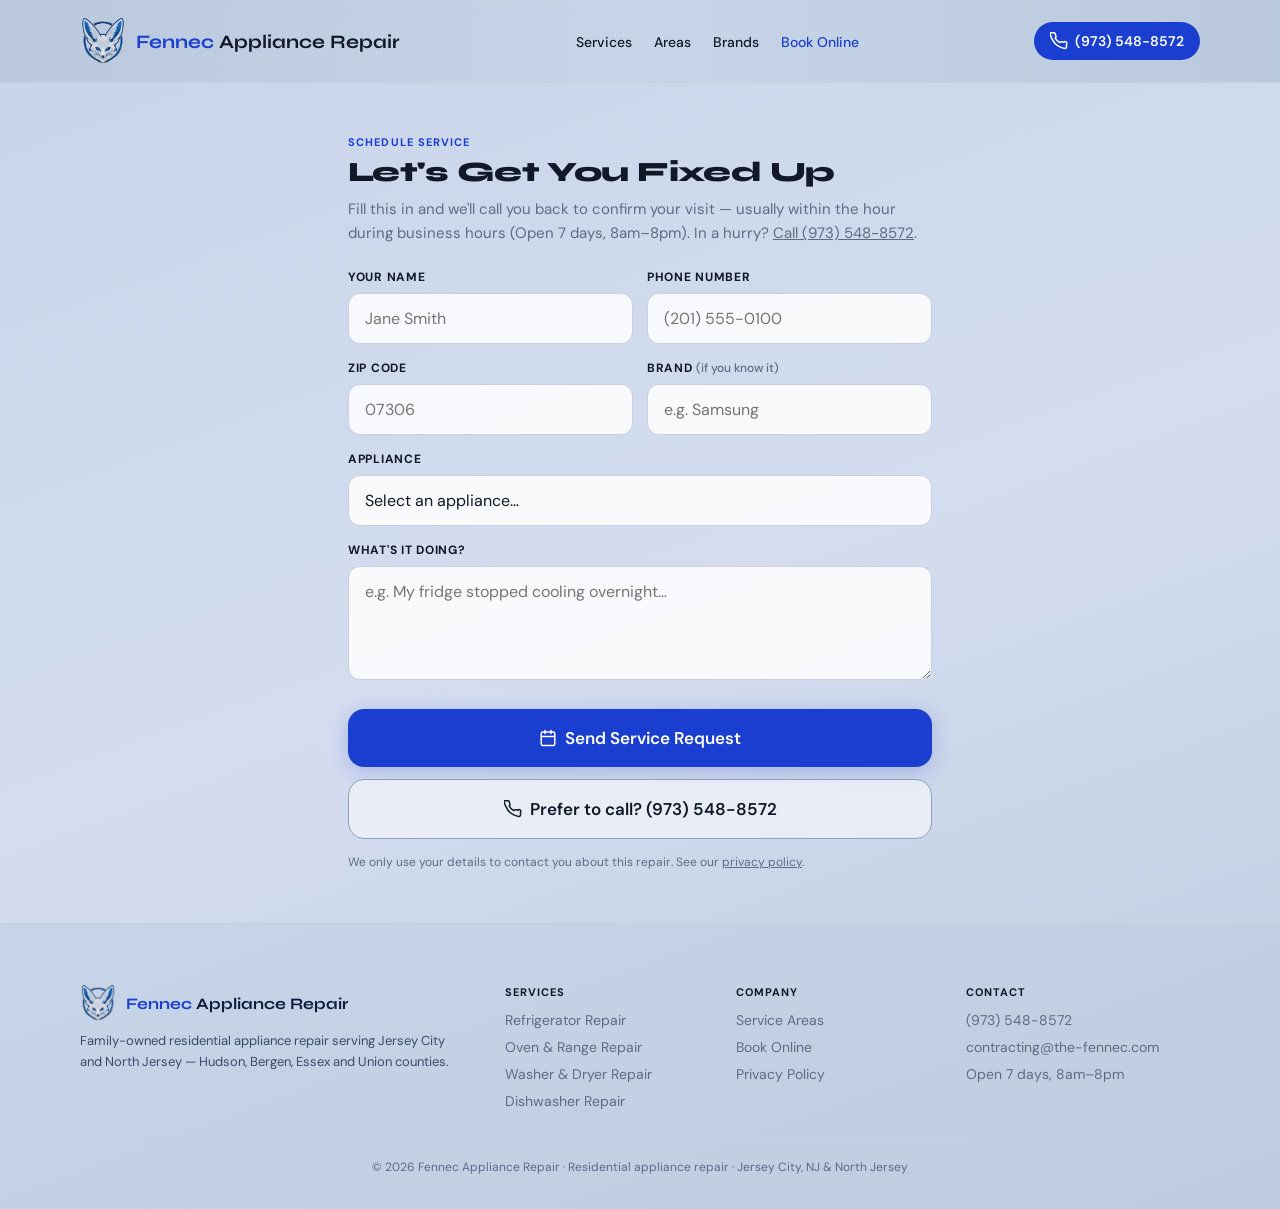
==== book/index.html @ f3bf3533 "Rebuild site: real service pages, towns, brands, hours, smaller logo, SEO tags - Split one-page app " ====
<!DOCTYPE html>
<html lang="en">
<head>
<meta charset="UTF-8">
<meta name="viewport" content="width=device-width, initial-scale=1.0">
<title>Book Appliance Repair Online | Fennec Appliance Repair</title>
<meta name="description" content="Book appliance repair in Jersey City and North Jersey. Tell us what&#x27;s wrong and we&#x27;ll call you back to confirm. Open 7 days, 8am–8pm.">
<link rel="canonical" href="https://the-fennec.com/book/">
<meta property="og:type" content="website">
<meta property="og:site_name" content="Fennec Appliance Repair">
<meta property="og:title" content="Book Appliance Repair Online | Fennec Appliance Repair">
<meta property="og:description" content="Book appliance repair in Jersey City and North Jersey. Tell us what&#x27;s wrong and we&#x27;ll call you back to confirm. Open 7 days, 8am–8pm.">
<meta property="og:url" content="https://the-fennec.com/book/">
<meta property="og:image" content="https://the-fennec.com/assets/logo-512.png">
<meta name="theme-color" content="#0d1b3e">
<link rel="icon" type="image/png" sizes="48x48" href="/assets/favicon-48.png">
<link rel="apple-touch-icon" href="/assets/apple-touch-icon.png">
<link rel="preconnect" href="https://fonts.googleapis.com">
<link rel="preconnect" href="https://fonts.gstatic.com" crossorigin>
<link href="https://fonts.googleapis.com/css2?family=Syne:wght@600;700;800&family=DM+Sans:wght@400;500;600;700&display=swap" rel="stylesheet">
<link rel="stylesheet" href="/assets/styles.css">
<script type="application/ld+json">{"@context": "https://schema.org", "@type": "HomeAndConstructionBusiness", "@id": "https://the-fennec.com/#business", "name": "Fennec Appliance Repair", "url": "https://the-fennec.com/", "logo": "https://the-fennec.com/assets/logo-512.png", "image": "https://the-fennec.com/assets/logo-512.png", "telephone": "+19735488572", "email": "contracting@the-fennec.com", "description": "Residential appliance repair in Jersey City and North Jersey. Refrigerators, washers, dryers, ovens, ranges and dishwashers. All major brands.", "areaServed": [{"@type": "AdministrativeArea", "name": "Hudson County, NJ"}, {"@type": "AdministrativeArea", "name": "Bergen County, NJ"}, {"@type": "AdministrativeArea", "name": "Essex County, NJ"}, {"@type": "AdministrativeArea", "name": "Union County, NJ"}], "openingHoursSpecification": [{"@type": "OpeningHoursSpecification", "dayOfWeek": ["Monday", "Tuesday", "Wednesday", "Thursday", "Friday", "Saturday", "Sunday"], "opens": "08:00", "closes": "20:00"}], "knowsAbout": ["Refrigerator Repair", "Oven & Range Repair", "Washer & Dryer Repair", "Dishwasher Repair"]}</script>
</head>
<body>
<nav class="site-nav" aria-label="Main">
  <a class="nav-logo" href="/">
    <img src="/assets/logo.png" width="40" height="40" alt="Fennec Appliance Repair logo">
    <span class="nav-logo-text"><span>Fennec</span> Appliance Repair</span>
  </a>
  <ul class="nav-links"><li><a href="/#services">Services</a></li><li><a href="/#areas">Areas</a></li><li><a href="/#brands">Brands</a></li><li><a href="/book/" aria-current="page">Book Online</a></li></ul>
  <a href="tel:+19735488572" class="nav-call"><svg class="i" viewBox="0 0 24 24" aria-hidden="true"><path d="M22 16.92v3a2 2 0 01-2.18 2 19.79 19.79 0 01-8.63-3.07A19.5 19.5 0 013.07 9.81a19.79 19.79 0 01-3.07-8.67A2 2 0 012.18 1h3a2 2 0 012 1.72c.127.96.361 1.903.7 2.81a2 2 0 01-.45 2.11L6.91 8.14a16 16 0 006 6l.62-.62a2 2 0 012.11-.45c.907.339 1.85.573 2.81.7A2 2 0 0122 15.92v1z"/></svg><span class="lbl">Call Now</span><span class="num">(973) 548-8572</span></a>
</nav>

<main>
<section class="booking-inner">
  <div class="section-eyebrow">Schedule service</div>
  <h1>Let's Get You Fixed Up</h1>
  <p>Fill this in and we'll call you back to confirm your visit — usually within the hour during business hours (Open 7 days, 8am–8pm). In a hurry? <a href="tel:+19735488572">Call (973) 548-8572</a>.</p>

  <div id="booking-success" class="booking-success" role="status">
    <div class="big">✓</div>
    <h2>Request received!</h2>
    <p>We'll call you back at the number you gave us shortly.</p>
  </div>

  <form id="booking-form" novalidate>
    <div class="form-row">
      <div class="form-group"><label class="form-label" for="f-name">Your name</label>
        <input class="form-input" type="text" name="name" id="f-name" autocomplete="name" placeholder="Jane Smith" required></div>
      <div class="form-group"><label class="form-label" for="f-phone">Phone number</label>
        <input class="form-input" type="tel" name="phone" id="f-phone" autocomplete="tel" placeholder="(201) 555-0100" required></div>
    </div>
    <div class="form-row">
      <div class="form-group"><label class="form-label" for="f-zip">ZIP code</label>
        <input class="form-input" type="text" name="zip" id="f-zip" inputmode="numeric" autocomplete="postal-code" maxlength="5" pattern="[0-9]{5}" placeholder="07306" required></div>
      <div class="form-group"><label class="form-label" for="f-brand">Brand <span class="opt">(if you know it)</span></label>
        <input class="form-input" type="text" name="brand" id="f-brand" placeholder="e.g. Samsung"></div>
    </div>
    <div class="form-group"><label class="form-label" for="f-appliance">Appliance</label>
      <select class="form-input" name="appliance" id="f-appliance" required>
        <option value="">Select an appliance…</option><option>Refrigerator / Freezer</option><option>Ice Maker</option><option>Washer</option><option>Dryer</option><option>Oven / Range / Cooktop</option><option>Dishwasher</option><option>Other</option>
      </select></div>
    <div class="form-group" style="margin-bottom:24px"><label class="form-label" for="f-issue">What's it doing?</label>
      <textarea class="form-input" name="issue" id="f-issue" rows="4" placeholder="e.g. My fridge stopped cooling overnight…" required></textarea></div>
    <div id="form-error" class="form-error" role="alert"></div>
    <div class="btn-row" style="flex-direction:column">
      <button type="submit" id="submit-btn" class="btn-primary" style="width:100%"><svg class="i" viewBox="0 0 24 24" aria-hidden="true"><rect x="3" y="4" width="18" height="18" rx="2"/><line x1="16" y1="2" x2="16" y2="6"/><line x1="8" y1="2" x2="8" y2="6"/><line x1="3" y1="10" x2="21" y2="10"/></svg>Send Service Request</button>
      <a href="tel:+19735488572" class="btn-secondary" style="width:100%"><svg class="i" viewBox="0 0 24 24" aria-hidden="true"><path d="M22 16.92v3a2 2 0 01-2.18 2 19.79 19.79 0 01-8.63-3.07A19.5 19.5 0 013.07 9.81a19.79 19.79 0 01-3.07-8.67A2 2 0 012.18 1h3a2 2 0 012 1.72c.127.96.361 1.903.7 2.81a2 2 0 01-.45 2.11L6.91 8.14a16 16 0 006 6l.62-.62a2 2 0 012.11-.45c.907.339 1.85.573 2.81.7A2 2 0 0122 15.92v1z"/></svg>Prefer to call? (973) 548-8572</a>
    </div>
    <p style="font-size:12px;color:var(--gray);margin-top:14px;line-height:1.5">We only use your details to contact you about this repair. See our <a href="/privacy/">privacy policy</a>.</p>
  </form>
</section>
</main>
<script>
(function () {
  var form = document.getElementById('booking-form');
  var btn = document.getElementById('submit-btn');
  var err = document.getElementById('form-error');
  var label = btn.innerHTML;
  function fail(msg) { err.textContent = msg; err.style.display = 'block'; }
  form.addEventListener('submit', async function (e) {
    e.preventDefault();
    err.style.display = 'none';
    if (!form.checkValidity()) {
      var bad = form.querySelector(':invalid');
      fail(bad && bad.id === 'f-zip' ? 'Please enter a 5-digit ZIP code.' : 'Please fill in your name, phone, ZIP, appliance and the problem.');
      if (bad) bad.focus();
      return;
    }
    btn.disabled = true; btn.textContent = 'Sending…';
    var data = {};
    new FormData(form).forEach(function (v, k) { data[k] = v; });
    data._subject = 'New repair request: ' + (data.appliance || '') + ' (' + (data.zip || '') + ')';
    try {
      var res = await fetch('https://formspree.io/f/xrerdoel', {
        method: 'POST',
        headers: { 'Content-Type': 'application/json', 'Accept': 'application/json' },
        body: JSON.stringify(data)
      });
      if (!res.ok) throw new Error('failed');
      form.style.display = 'none';
      document.getElementById('booking-success').style.display = 'block';
      window.scrollTo(0, 0);
    } catch (x) {
      fail('Something went wrong. Please call us at (973) 548-8572.');
      btn.disabled = false; btn.innerHTML = label;
    }
  });
})();
</script>
<footer>
  <div class="footer-grid">
    <div>
      <a class="footer-logo" href="/"><img src="/assets/logo.png" width="36" height="36" alt=""><span class="footer-logo-name"><span>Fennec</span> Appliance Repair</span></a>
      <p class="footer-tagline">Family-owned residential appliance repair serving Jersey City and North Jersey — Hudson, Bergen, Essex and Union counties.</p>
    </div>
    <div class="footer-section">
      <h4>Services</h4>
      <ul><li><a href="/refrigerator-repair/">Refrigerator Repair</a></li><li><a href="/oven-range-repair/">Oven & Range Repair</a></li><li><a href="/washer-dryer-repair/">Washer & Dryer Repair</a></li><li><a href="/dishwasher-repair/">Dishwasher Repair</a></li></ul>
    </div>
    <div class="footer-section">
      <h4>Company</h4>
      <ul>
        <li><a href="/#areas">Service Areas</a></li>
        <li><a href="/book/">Book Online</a></li>
        <li><a href="/privacy/">Privacy Policy</a></li>
      </ul>
    </div>
    <div class="footer-section">
      <h4>Contact</h4>
      <ul>
        <li><a href="tel:+19735488572">(973) 548-8572</a></li>
        <li><a href="mailto:contracting@the-fennec.com">contracting@the-fennec.com</a></li>
        <li>Open 7 days, 8am–8pm</li>
      </ul>
    </div>
  </div>
  <hr class="footer-divider">
  <p class="footer-copy">© 2026 Fennec Appliance Repair · Residential appliance repair · Jersey City, NJ &amp; North Jersey</p>
</footer>
<div class="call-bar" role="region" aria-label="Quick contact">
  <a class="cb-call" href="tel:+19735488572"><svg class="i" viewBox="0 0 24 24" aria-hidden="true"><path d="M22 16.92v3a2 2 0 01-2.18 2 19.79 19.79 0 01-8.63-3.07A19.5 19.5 0 013.07 9.81a19.79 19.79 0 01-3.07-8.67A2 2 0 012.18 1h3a2 2 0 012 1.72c.127.96.361 1.903.7 2.81a2 2 0 01-.45 2.11L6.91 8.14a16 16 0 006 6l.62-.62a2 2 0 012.11-.45c.907.339 1.85.573 2.81.7A2 2 0 0122 15.92v1z"/></svg>Call Now</a>
  <a class="cb-book" href="/book/"><svg class="i" viewBox="0 0 24 24" aria-hidden="true"><rect x="3" y="4" width="18" height="18" rx="2"/><line x1="16" y1="2" x2="16" y2="6"/><line x1="8" y1="2" x2="8" y2="6"/><line x1="3" y1="10" x2="21" y2="10"/></svg>Book</a>
</div>
</body>
</html>
---- assets/styles.css ----
:root {
  --blue: #1a3ecf;
  --blue-dark: #0f2a9e;
  --blue-light: #e8edff;
  --navy: #0d1b3e;
  --gray: #5f6b80;
  --dark: #111827;
  --line: #c8d0e0;
  --card-radius: 22px;
}
* { margin: 0; padding: 0; box-sizing: border-box; }
html { scroll-behavior: smooth; }
body {
  font-family: 'DM Sans', system-ui, -apple-system, sans-serif;
  background: linear-gradient(160deg, #c8d4e8 0%, #d4ddf0 50%, #bfcbdf 100%);
  color: var(--dark);
  overflow-x: hidden;
  padding-bottom: 76px; /* room for the mobile call bar */
}
a { color: inherit; }
img { max-width: 100%; }
h1, h2, h3, .brand-font { font-family: 'Syne', system-ui, sans-serif; }

/* ---------- Nav ---------- */
.site-nav {
  background: linear-gradient(90deg, rgba(185,200,220,0.98) 0%, rgba(200,212,232,0.98) 50%, rgba(185,200,220,0.98) 100%);
  backdrop-filter: blur(12px);
  border-bottom: 1.5px solid var(--line);
  padding: 12px 16px;
  display: flex; align-items: center; justify-content: space-between; gap: 12px;
  position: sticky; top: 0; z-index: 200;
}
.nav-logo { display: flex; align-items: center; gap: 10px; text-decoration: none; min-width: 0; }
.nav-logo img { width: 40px; height: 40px; object-fit: contain; flex-shrink: 0; }
.nav-logo-text { font-family: 'Syne', sans-serif; font-size: 16px; font-weight: 700; color: var(--dark); white-space: nowrap; overflow: hidden; text-overflow: ellipsis; }
.nav-logo-text span { color: var(--blue); }
@media (max-width: 420px) { .nav-logo img { width: 34px; height: 34px; } .nav-logo-text { font-size: 14px; } .nav-call { padding: 9px 13px; font-size: 13px; } }
.nav-links { display: none; list-style: none; gap: 22px; }
.nav-links a { text-decoration: none; font-size: 14px; font-weight: 500; color: var(--dark); }
.nav-links a:hover, .nav-links a[aria-current="page"] { color: var(--blue); }
.nav-call {
  display: flex; align-items: center; gap: 7px; flex-shrink: 0;
  background: var(--blue); color: #fff; text-decoration: none;
  font-size: 14px; font-weight: 600; padding: 10px 16px; border-radius: 999px;
  transition: background 0.2s;
}
.nav-call:hover { background: var(--blue-dark); }
.nav-call .num { display: none; }

/* ---------- Buttons ---------- */
.btn-primary, .btn-secondary {
  display: flex; align-items: center; justify-content: center; gap: 8px;
  width: 100%; border-radius: 16px; padding: 18px 24px;
  font-family: 'DM Sans', sans-serif; font-size: 17px; font-weight: 600;
  cursor: pointer; text-decoration: none; transition: background 0.2s, transform 0.15s;
}
.btn-primary { background: var(--blue); color: #fff; border: none; box-shadow: 0 4px 20px rgba(26,62,207,0.25); }
.btn-primary:hover { background: var(--blue-dark); }
.btn-primary:active { transform: scale(0.98); }
.btn-secondary { background: rgba(255,255,255,0.55); color: var(--dark); border: 1.5px solid #8fa0be; }
.btn-secondary:hover { background: rgba(255,255,255,0.75); }
.btn-row { display: flex; flex-direction: column; gap: 12px; }
svg.i { width: 18px; height: 18px; fill: none; stroke: currentColor; stroke-width: 2; stroke-linecap: round; stroke-linejoin: round; flex-shrink: 0; }

/* ---------- Hero ---------- */
.hero { background: linear-gradient(145deg, #dce4f2 0%, #cfd8ea 40%, #c8d2e6 100%); padding: 36px 20px 34px; }
.status-pill {
  display: inline-flex; align-items: center; gap: 7px;
  background: linear-gradient(135deg, #d4dcee, #c8d4e8);
  border: 1px solid #8fa0be; border-radius: 999px;
  padding: 6px 14px; font-size: 11px; font-weight: 700;
  letter-spacing: 0.07em; color: var(--blue); text-transform: uppercase; margin-bottom: 18px;
}
.status-dot { width: 7px; height: 7px; border-radius: 50%; background: #16a34a; animation: pulse 2s infinite; }
@keyframes pulse { 0%,100%{opacity:1;transform:scale(1);}50%{opacity:0.5;transform:scale(1.3);} }
.hero h1 { font-size: 36px; font-weight: 800; line-height: 1.08; margin-bottom: 14px; letter-spacing: -0.02em; }
.gradient-text { background: linear-gradient(135deg, var(--blue) 0%, #5b7fff 100%); -webkit-background-clip: text; -webkit-text-fill-color: transparent; background-clip: text; }
.hero-sub { font-size: 17px; color: #3e4e6e; line-height: 1.6; margin-bottom: 18px; }
.hero-points { list-style: none; display: grid; gap: 8px; margin-bottom: 26px; }
.hero-points li { display: flex; align-items: center; gap: 10px; font-size: 15px; font-weight: 500; color: #24324f; }
.hero-points svg.i { color: #16a34a; stroke-width: 3; }

/* ---------- Trust strip ---------- */
.trust-section { background: linear-gradient(160deg, #0d1b3e 0%, #111f47 60%, #0a1730 100%); padding: 28px 20px; }
.trust-grid { display: grid; grid-template-columns: 1fr 1fr; gap: 12px; }
.trust-card { background: rgba(255,255,255,0.06); border: 1px solid rgba(200,208,224,0.25); border-radius: 18px; padding: 16px; }
.trust-card svg.i { width: 24px; height: 24px; color: #8fa8ff; margin-bottom: 10px; }
.trust-card h3 { color: #fff; font-size: 15px; font-weight: 700; margin-bottom: 4px; }
.trust-card p { color: rgba(255,255,255,0.65); font-size: 13px; line-height: 1.45; }

/* ---------- Sections ---------- */
.section { padding: 34px 20px; }
.section.alt { background: linear-gradient(180deg, #bfcbdf 0%, #c8d4e8 100%); }
.section-eyebrow { font-size: 11px; font-weight: 700; letter-spacing: 0.1em; text-transform: uppercase; color: var(--blue); margin-bottom: 6px; }
.section-title { font-size: 26px; font-weight: 800; margin-bottom: 10px; letter-spacing: -0.01em; line-height: 1.15; }
.section-lead { font-size: 15px; color: var(--gray); line-height: 1.6; margin-bottom: 22px; max-width: 720px; }

.services-grid { display: grid; grid-template-columns: 1fr; gap: 18px; }
.service-card {
  display: block; text-decoration: none; color: inherit;
  background: linear-gradient(160deg, #f0f4fb 0%, #e4ecf7 100%);
  border-radius: var(--card-radius); overflow: hidden;
  border: 1.5px solid #d8dfe9; transition: transform 0.2s, box-shadow 0.2s;
  box-shadow: 0 4px 20px rgba(100,130,180,0.2);
}
.service-card:hover { transform: translateY(-2px); box-shadow: 0 12px 36px rgba(80,110,170,0.25); }
.service-card img { width: 100%; height: 190px; object-fit: cover; display: block; }
.service-body { padding: 18px 20px 20px; }
.service-body h3 { font-size: 20px; font-weight: 800; margin-bottom: 6px; }
.service-body p { font-size: 14px; color: var(--gray); line-height: 1.55; margin-bottom: 12px; }
.more-link { font-size: 12px; font-weight: 700; letter-spacing: 0.07em; text-transform: uppercase; color: var(--blue); }

.chips { display: flex; flex-wrap: wrap; gap: 8px; }
.chip { background: rgba(255,255,255,0.7); border: 1px solid var(--line); border-radius: 999px; padding: 8px 14px; font-size: 14px; font-weight: 500; }

.area-grid { display: grid; grid-template-columns: 1fr; gap: 14px; }
.area-card { background: rgba(255,255,255,0.6); border: 1.5px solid #d8dfe9; border-radius: 18px; padding: 18px; }
.area-card h3 { font-size: 16px; font-weight: 700; margin-bottom: 6px; }
.area-card p { font-size: 14px; color: var(--gray); line-height: 1.6; }

.note-box { background: rgba(255,255,255,0.6); border: 1.5px dashed #8fa0be; border-radius: 18px; padding: 18px; font-size: 14px; line-height: 1.6; color: #34425f; }
.note-box strong { color: var(--dark); }

.steps { list-style: none; display: grid; gap: 12px; counter-reset: step; }
.steps li { counter-increment: step; display: flex; gap: 14px; align-items: flex-start; background: rgba(255,255,255,0.6); border: 1.5px solid #d8dfe9; border-radius: 18px; padding: 16px; }
.steps li::before { content: counter(step); flex-shrink: 0; width: 32px; height: 32px; border-radius: 50%; background: var(--blue); color: #fff; font-weight: 700; display: flex; align-items: center; justify-content: center; font-size: 15px; }
.steps h3 { font-size: 16px; font-weight: 700; margin-bottom: 3px; }
.steps p { font-size: 14px; color: var(--gray); line-height: 1.5; }

/* ---------- Service detail ---------- */
.crumbs { font-size: 13px; color: var(--gray); margin-bottom: 14px; }
.crumbs a { color: var(--blue); text-decoration: none; }
.detail-hero-img { width: 100%; height: 220px; object-fit: cover; display: block; }
.problems-grid { display: grid; grid-template-columns: 1fr; gap: 14px; }
.problem-card { background: linear-gradient(135deg, #edf2fb 0%, #e0e8f5 100%); border-radius: 18px; padding: 18px; border: 1.5px solid #d8dfe9; box-shadow: 0 4px 16px rgba(100,130,180,0.15); }
.problem-header { display: flex; align-items: flex-start; gap: 14px; }
.problem-emoji { font-size: 26px; flex-shrink: 0; line-height: 1.2; }
.problem-card h3 { font-size: 16px; font-weight: 700; margin-bottom: 5px; line-height: 1.3; }
.problem-card p { font-size: 14px; color: var(--gray); line-height: 1.55; }
.urgency { display: inline-block; font-size: 11px; font-weight: 700; letter-spacing: 0.05em; text-transform: uppercase; color: var(--blue); background: var(--blue-light); border: 1px solid #a8b4cc; padding: 4px 10px; border-radius: 999px; margin-top: 10px; }

.faq details { background: rgba(255,255,255,0.6); border: 1.5px solid #d8dfe9; border-radius: 16px; padding: 16px 18px; margin-bottom: 10px; }
.faq summary { cursor: pointer; font-weight: 700; font-size: 15px; list-style: none; display: flex; justify-content: space-between; gap: 12px; }
.faq summary::-webkit-details-marker { display: none; }
.faq summary::after { content: '+'; color: var(--blue); font-size: 20px; line-height: 1; }
.faq details[open] summary::after { content: '–'; }
.faq details p { margin-top: 10px; font-size: 14px; color: var(--gray); line-height: 1.6; }

/* ---------- CTA ---------- */
.cta-block { background: var(--navy); margin: 8px 20px 30px; border-radius: 26px; padding: 34px 22px; text-align: center; border: 1.5px solid rgba(200,208,224,0.3); }
.cta-block h2 { color: #fff; font-size: 28px; font-weight: 800; line-height: 1.15; margin-bottom: 12px; }
.cta-block p { color: rgba(255,255,255,0.7); font-size: 15px; line-height: 1.6; margin-bottom: 24px; }
.cta-block .btn-secondary { background: rgba(255,255,255,0.1); border-color: rgba(255,255,255,0.25); color: #fff; }

/* ---------- Booking form ---------- */
.booking-inner { padding: 30px 20px; }
.booking-inner h1 { font-size: 28px; font-weight: 800; margin-bottom: 8px; letter-spacing: -0.02em; }
.booking-inner > p { font-size: 15px; color: var(--gray); line-height: 1.6; margin-bottom: 24px; }
.form-row { display: grid; grid-template-columns: 1fr; gap: 0 14px; }
.form-group { margin-bottom: 16px; }
.form-label { font-size: 12px; font-weight: 700; letter-spacing: 0.06em; text-transform: uppercase; display: block; margin-bottom: 8px; }
.form-label .opt { font-weight: 500; text-transform: none; letter-spacing: 0; color: var(--gray); }
.form-input { width: 100%; border: 1.5px solid var(--line); border-radius: 12px; padding: 14px 16px; font-family: 'DM Sans', sans-serif; font-size: 16px; color: var(--dark); outline: none; background: rgba(255,255,255,0.85); transition: border-color 0.2s; }
.form-input:focus { border-color: var(--blue); }
select.form-input { appearance: none; }
textarea.form-input { resize: vertical; min-height: 110px; }
.form-error { display: none; color: #b91c1c; font-size: 14px; margin-bottom: 16px; padding: 12px 16px; background: rgba(220,38,38,0.08); border-radius: 10px; border: 1px solid rgba(220,38,38,0.3); }
.booking-success { display: none; background: linear-gradient(135deg,#16a34a,#15803d); color: #fff; border-radius: 16px; padding: 30px 22px; text-align: center; margin-bottom: 20px; }
.booking-success .big { font-size: 48px; margin-bottom: 10px; }
.booking-success h2 { font-size: 22px; font-weight: 800; margin-bottom: 8px; }
.booking-success p { font-size: 15px; opacity: 0.92; }

/* ---------- Prose (privacy) ---------- */
.prose { padding: 30px 20px; max-width: 760px; }
.prose h1 { font-size: 28px; font-weight: 800; margin-bottom: 8px; }
.prose h2 { font-size: 19px; font-weight: 700; margin: 24px 0 8px; }
.prose p, .prose li { font-size: 15px; line-height: 1.65; color: #2c3a55; }
.prose ul { padding-left: 20px; margin: 8px 0; }

/* ---------- Footer ---------- */
footer { background: linear-gradient(160deg, #c8d4e8 0%, #bfcbdf 100%); border-top: 2px solid var(--line); padding: 30px 20px 22px; }
.footer-logo { display: flex; align-items: center; gap: 10px; margin-bottom: 10px; text-decoration: none; }
.footer-logo img { width: 36px; height: 36px; }
.footer-logo-name { font-family: 'Syne', sans-serif; font-size: 16px; font-weight: 700; color: var(--navy); }
.footer-logo-name span { color: var(--blue); }
.footer-tagline { font-size: 13px; color: #3a4a6a; line-height: 1.6; margin-bottom: 22px; }
.footer-section { margin-bottom: 22px; }
.footer-section h4 { font-size: 11px; font-weight: 700; letter-spacing: 0.09em; text-transform: uppercase; margin-bottom: 12px; }
.footer-section ul { list-style: none; }
.footer-section li { margin-bottom: 9px; font-size: 14px; color: var(--gray); }
.footer-section a { color: var(--gray); text-decoration: none; }
.footer-section a:hover { color: var(--blue); }
.footer-divider { border: none; border-top: 1px solid var(--line); margin: 14px 0; }
.footer-copy { font-size: 12px; color: #5a6a8a; text-align: center; line-height: 1.6; }

/* ---------- Mobile call bar ---------- */
.call-bar {
  position: fixed; left: 0; right: 0; bottom: 0; z-index: 300;
  display: grid; grid-template-columns: 1.4fr 1fr; gap: 8px;
  padding: 10px 12px calc(10px + env(safe-area-inset-bottom));
  background: rgba(13,27,62,0.97); border-top: 1px solid rgba(255,255,255,0.15);
}
.call-bar a { display: flex; align-items: center; justify-content: center; gap: 8px; border-radius: 12px; padding: 13px 10px; font-weight: 700; font-size: 15px; text-decoration: none; }
.call-bar .cb-call { background: var(--blue); color: #fff; }
.call-bar .cb-book { background: rgba(255,255,255,0.12); color: #fff; border: 1px solid rgba(255,255,255,0.25); }

/* ---------- Tablet & desktop ---------- */
@media (min-width: 768px) {
  body { padding-bottom: 0; }
  .call-bar { display: none; }
  .site-nav { padding: 16px 48px; }
  .nav-logo img { width: 46px; height: 46px; }
  .nav-logo-text { font-size: 19px; }
  .nav-call .num { display: inline; }
  .nav-call .lbl { display: none; }
  .hero { padding: 72px 48px 64px; }
  .hero h1 { font-size: 56px; max-width: 900px; }
  .hero-sub { font-size: 19px; max-width: 640px; }
  .hero-points { grid-template-columns: 1fr 1fr; max-width: 640px; }
  .btn-row { flex-direction: row; }
  .btn-primary, .btn-secondary { width: auto; min-width: 250px; }
  .trust-section { padding: 44px 48px; }
  .trust-grid { grid-template-columns: repeat(4, 1fr); gap: 16px; }
  .section { padding: 52px 48px; }
  .section-title { font-size: 34px; }
  .services-grid { grid-template-columns: repeat(2, minmax(0,1fr)); gap: 22px; }
  .area-grid { grid-template-columns: repeat(2, 1fr); }
  .steps { grid-template-columns: repeat(3, 1fr); }
  .cta-block { margin: 16px 48px 40px; padding: 52px 48px; }
  .cta-block h2 { font-size: 38px; }
  .cta-block .btn-row { justify-content: center; }
  .detail-hero-img { height: 360px; }
  .problems-grid { grid-template-columns: repeat(2, minmax(0,1fr)); gap: 18px; }
  .booking-inner { max-width: 680px; margin: 0 auto; padding: 52px 48px; }
  .form-row { grid-template-columns: 1fr 1fr; }
  .prose { margin: 0 auto; padding: 52px 48px; }
  footer { padding: 52px 48px 28px; }
  .footer-grid { display: grid; grid-template-columns: 2fr 1fr 1fr 1.2fr; gap: 36px; margin-bottom: 24px; }
  .footer-section { margin-bottom: 0; }
}
@media (min-width: 1100px) {
  .nav-links { display: flex; }
  .site-nav { padding: 18px 80px; }
  .hero { padding: 88px 80px 76px; }
  .hero h1 { font-size: 66px; }
  .trust-section { padding: 52px 80px; }
  .section { padding: 64px 80px; }
  .services-grid { grid-template-columns: repeat(4, minmax(0,1fr)); gap: 20px; }
  .area-grid { grid-template-columns: repeat(4, 1fr); }
  .problems-grid { grid-template-columns: repeat(3, minmax(0,1fr)); }
  .cta-block { margin: 20px 80px 52px; padding: 64px 80px; }
  .cta-block h2 { font-size: 44px; }
  footer { padding: 60px 80px 32px; }
}
@media (prefers-reduced-motion: reduce) { *, *::before, *::after { animation: none !important; transition: none !important; } }
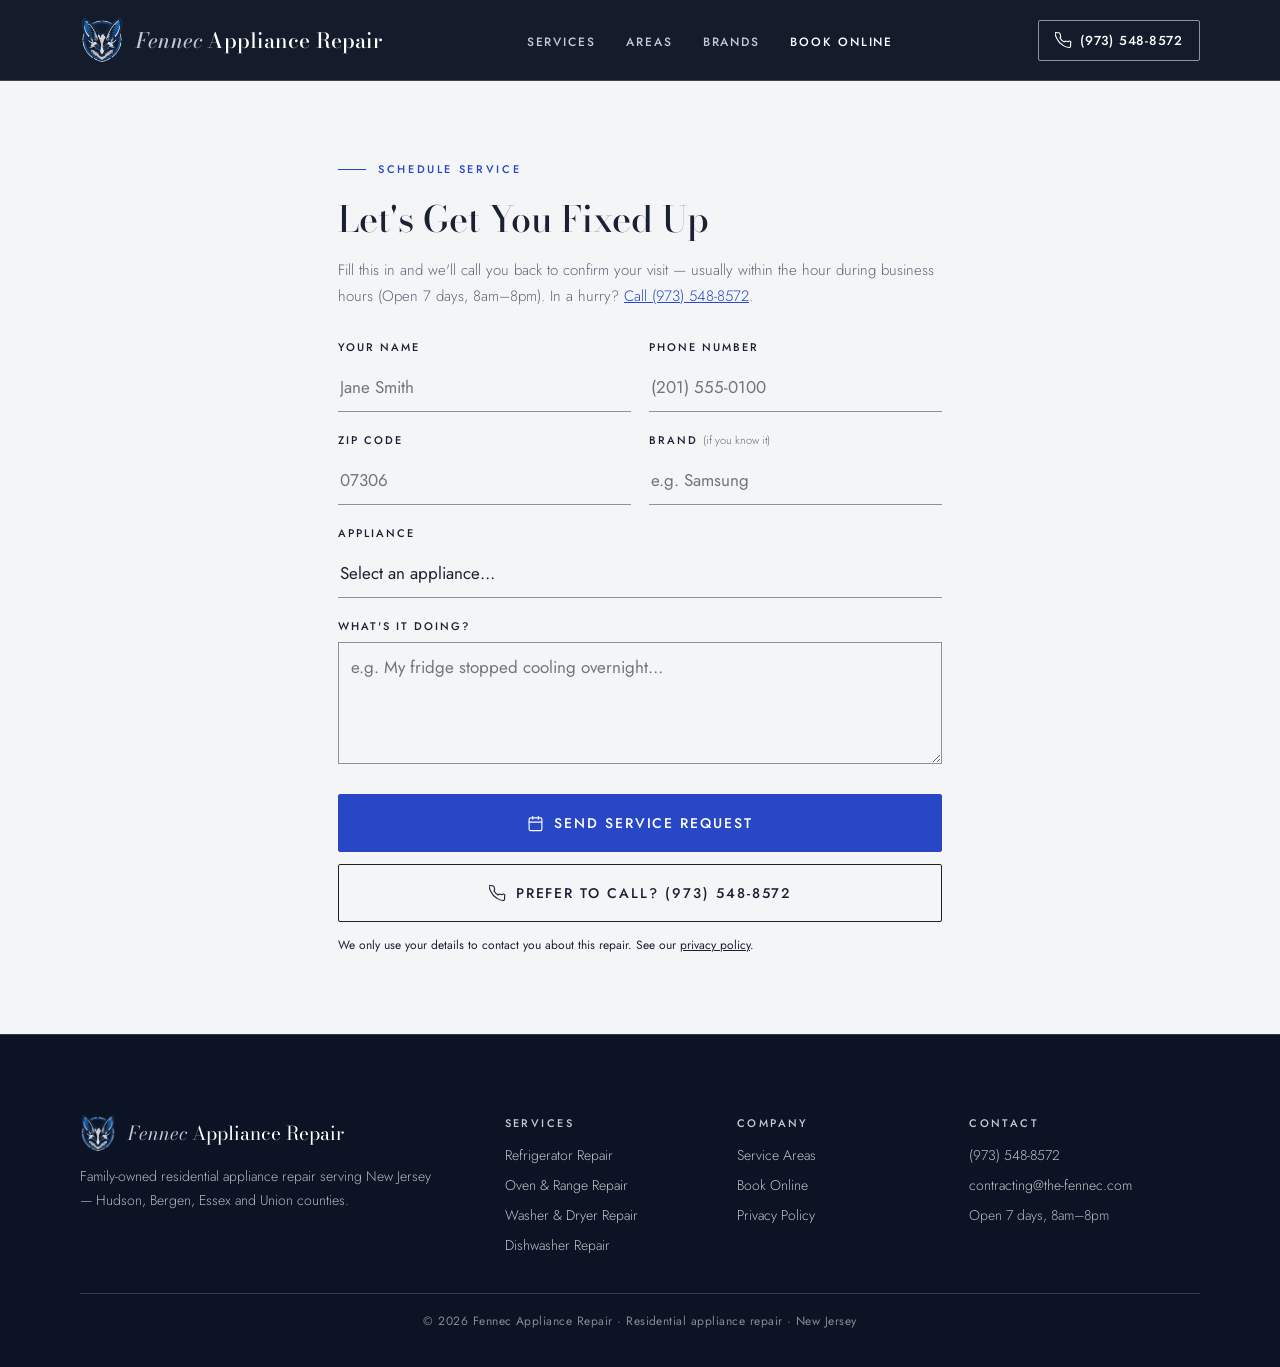
==== commit ce4f6c6a: "Luxury redesign and New Jersey wording - Ink navy and brushed-steel palette, Bodoni Moda + Jost type" ====
--- a/book/index.html
+++ b/book/index.html
@@ -4,12 +4,12 @@
 <meta charset="UTF-8">
 <meta name="viewport" content="width=device-width, initial-scale=1.0">
 <title>Book Appliance Repair Online | Fennec Appliance Repair</title>
-<meta name="description" content="Book appliance repair in Jersey City and North Jersey. Tell us what&#x27;s wrong and we&#x27;ll call you back to confirm. Open 7 days, 8am–8pm.">
+<meta name="description" content="Book appliance repair in New Jersey. Tell us what&#x27;s wrong and we&#x27;ll call you back to confirm. Open 7 days, 8am–8pm.">
 <link rel="canonical" href="https://the-fennec.com/book/">
 <meta property="og:type" content="website">
 <meta property="og:site_name" content="Fennec Appliance Repair">
 <meta property="og:title" content="Book Appliance Repair Online | Fennec Appliance Repair">
-<meta property="og:description" content="Book appliance repair in Jersey City and North Jersey. Tell us what&#x27;s wrong and we&#x27;ll call you back to confirm. Open 7 days, 8am–8pm.">
+<meta property="og:description" content="Book appliance repair in New Jersey. Tell us what&#x27;s wrong and we&#x27;ll call you back to confirm. Open 7 days, 8am–8pm.">
 <meta property="og:url" content="https://the-fennec.com/book/">
 <meta property="og:image" content="https://the-fennec.com/assets/logo-512.png">
 <meta name="theme-color" content="#0d1b3e">
@@ -17,9 +17,9 @@
 <link rel="apple-touch-icon" href="/assets/apple-touch-icon.png">
 <link rel="preconnect" href="https://fonts.googleapis.com">
 <link rel="preconnect" href="https://fonts.gstatic.com" crossorigin>
-<link href="https://fonts.googleapis.com/css2?family=Syne:wght@600;700;800&family=DM+Sans:wght@400;500;600;700&display=swap" rel="stylesheet">
+<link href="https://fonts.googleapis.com/css2?family=Bodoni+Moda:ital,opsz,wght@0,6..96,400..600;1,6..96,400..600&family=Jost:wght@300;400;500&display=swap" rel="stylesheet">
 <link rel="stylesheet" href="/assets/styles.css">
-<script type="application/ld+json">{"@context": "https://schema.org", "@type": "HomeAndConstructionBusiness", "@id": "https://the-fennec.com/#business", "name": "Fennec Appliance Repair", "url": "https://the-fennec.com/", "logo": "https://the-fennec.com/assets/logo-512.png", "image": "https://the-fennec.com/assets/logo-512.png", "telephone": "+19735488572", "email": "contracting@the-fennec.com", "description": "Residential appliance repair in Jersey City and North Jersey. Refrigerators, washers, dryers, ovens, ranges and dishwashers. All major brands.", "areaServed": [{"@type": "AdministrativeArea", "name": "Hudson County, NJ"}, {"@type": "AdministrativeArea", "name": "Bergen County, NJ"}, {"@type": "AdministrativeArea", "name": "Essex County, NJ"}, {"@type": "AdministrativeArea", "name": "Union County, NJ"}], "openingHoursSpecification": [{"@type": "OpeningHoursSpecification", "dayOfWeek": ["Monday", "Tuesday", "Wednesday", "Thursday", "Friday", "Saturday", "Sunday"], "opens": "08:00", "closes": "20:00"}], "knowsAbout": ["Refrigerator Repair", "Oven & Range Repair", "Washer & Dryer Repair", "Dishwasher Repair"]}</script>
+<script type="application/ld+json">{"@context": "https://schema.org", "@type": "HomeAndConstructionBusiness", "@id": "https://the-fennec.com/#business", "name": "Fennec Appliance Repair", "url": "https://the-fennec.com/", "logo": "https://the-fennec.com/assets/logo-512.png", "image": "https://the-fennec.com/assets/logo-512.png", "telephone": "+19735488572", "email": "contracting@the-fennec.com", "description": "Residential appliance repair in New Jersey. Refrigerators, washers, dryers, ovens, ranges and dishwashers. All major brands.", "areaServed": [{"@type": "AdministrativeArea", "name": "Hudson County, NJ"}, {"@type": "AdministrativeArea", "name": "Bergen County, NJ"}, {"@type": "AdministrativeArea", "name": "Essex County, NJ"}, {"@type": "AdministrativeArea", "name": "Union County, NJ"}, {"@type": "AdministrativeArea", "name": "Morris County, NJ"}], "openingHoursSpecification": [{"@type": "OpeningHoursSpecification", "dayOfWeek": ["Monday", "Tuesday", "Wednesday", "Thursday", "Friday", "Saturday", "Sunday"], "opens": "08:00", "closes": "20:00"}], "knowsAbout": ["Refrigerator Repair", "Oven & Range Repair", "Washer & Dryer Repair", "Dishwasher Repair"]}</script>
 </head>
 <body>
 <nav class="site-nav" aria-label="Main">
@@ -112,7 +112,7 @@
   <div class="footer-grid">
     <div>
       <a class="footer-logo" href="/"><img src="/assets/logo.png" width="36" height="36" alt=""><span class="footer-logo-name"><span>Fennec</span> Appliance Repair</span></a>
-      <p class="footer-tagline">Family-owned residential appliance repair serving Jersey City and North Jersey — Hudson, Bergen, Essex and Union counties.</p>
+      <p class="footer-tagline">Family-owned residential appliance repair serving New Jersey — Hudson, Bergen, Essex and Union counties.</p>
     </div>
     <div class="footer-section">
       <h4>Services</h4>
@@ -136,7 +136,7 @@
     </div>
   </div>
   <hr class="footer-divider">
-  <p class="footer-copy">© 2026 Fennec Appliance Repair · Residential appliance repair · Jersey City, NJ &amp; North Jersey</p>
+  <p class="footer-copy">© 2026 Fennec Appliance Repair · Residential appliance repair · New Jersey</p>
 </footer>
 <div class="call-bar" role="region" aria-label="Quick contact">
   <a class="cb-call" href="tel:+19735488572"><svg class="i" viewBox="0 0 24 24" aria-hidden="true"><path d="M22 16.92v3a2 2 0 01-2.18 2 19.79 19.79 0 01-8.63-3.07A19.5 19.5 0 013.07 9.81a19.79 19.79 0 01-3.07-8.67A2 2 0 012.18 1h3a2 2 0 012 1.72c.127.96.361 1.903.7 2.81a2 2 0 01-.45 2.11L6.91 8.14a16 16 0 006 6l.62-.62a2 2 0 012.11-.45c.907.339 1.85.573 2.81.7A2 2 0 0122 15.92v1z"/></svg>Call Now</a>
--- a/assets/styles.css
+++ b/assets/styles.css
@@ -1,255 +1,275 @@
+/* Layout: ink-navy and porcelain bands, hairline rules, serif display; restraint over boxes */
 :root {
-  --blue: #1a3ecf;
-  --blue-dark: #0f2a9e;
-  --blue-light: #e8edff;
-  --navy: #0d1b3e;
-  --gray: #5f6b80;
-  --dark: #111827;
-  --line: #c8d0e0;
-  --card-radius: 22px;
+  --ink: #0b1324;
+  --ink-2: #121c33;
+  --porcelain: #f4f5f7;
+  --steel: #c3c9d3;
+  --steel-dark: #8a93a3;
+  --sapphire: #2747c7;
+  --sapphire-dark: #1b349b;
+  --text: #1a2133;
+  --muted: #5d6677;
+  --line: #dde1e8;
+  --line-dark: rgba(195,201,211,0.22);
+  --f-display: 'Bodoni Moda', 'Didot', 'Bodoni 72', Georgia, serif;
+  --f-body: 'Jost', 'Avenir Next', 'Segoe UI', system-ui, sans-serif;
 }
 * { margin: 0; padding: 0; box-sizing: border-box; }
 html { scroll-behavior: smooth; }
 body {
-  font-family: 'DM Sans', system-ui, -apple-system, sans-serif;
-  background: linear-gradient(160deg, #c8d4e8 0%, #d4ddf0 50%, #bfcbdf 100%);
-  color: var(--dark);
+  font-family: var(--f-body);
+  background: var(--porcelain);
+  color: var(--text);
   overflow-x: hidden;
-  padding-bottom: 76px; /* room for the mobile call bar */
+  padding-bottom: 76px;
+  -webkit-font-smoothing: antialiased;
 }
 a { color: inherit; }
 img { max-width: 100%; }
-h1, h2, h3, .brand-font { font-family: 'Syne', system-ui, sans-serif; }
+h1, h2, h3 { font-family: var(--f-display); font-weight: 500; text-wrap: balance; }
+:focus-visible { outline: 2px solid var(--sapphire); outline-offset: 3px; }
 
 /* ---------- Nav ---------- */
 .site-nav {
-  background: linear-gradient(90deg, rgba(185,200,220,0.98) 0%, rgba(200,212,232,0.98) 50%, rgba(185,200,220,0.98) 100%);
-  backdrop-filter: blur(12px);
-  border-bottom: 1.5px solid var(--line);
-  padding: 12px 16px;
+  background: rgba(11,19,36,0.96);
+  backdrop-filter: blur(10px);
+  border-bottom: 1px solid var(--line-dark);
+  padding: 12px 18px;
   display: flex; align-items: center; justify-content: space-between; gap: 12px;
   position: sticky; top: 0; z-index: 200;
 }
-.nav-logo { display: flex; align-items: center; gap: 10px; text-decoration: none; min-width: 0; }
-.nav-logo img { width: 40px; height: 40px; object-fit: contain; flex-shrink: 0; }
-.nav-logo-text { font-family: 'Syne', sans-serif; font-size: 16px; font-weight: 700; color: var(--dark); white-space: nowrap; overflow: hidden; text-overflow: ellipsis; }
-.nav-logo-text span { color: var(--blue); }
-@media (max-width: 420px) { .nav-logo img { width: 34px; height: 34px; } .nav-logo-text { font-size: 14px; } .nav-call { padding: 9px 13px; font-size: 13px; } }
-.nav-links { display: none; list-style: none; gap: 22px; }
-.nav-links a { text-decoration: none; font-size: 14px; font-weight: 500; color: var(--dark); }
-.nav-links a:hover, .nav-links a[aria-current="page"] { color: var(--blue); }
+.nav-logo { display: flex; align-items: center; gap: 12px; text-decoration: none; min-width: 0; }
+.nav-logo img { width: 38px; height: 38px; object-fit: contain; flex-shrink: 0; }
+.nav-logo-text { font-family: var(--f-display); font-size: 18px; font-weight: 500; color: #fff; white-space: nowrap; letter-spacing: 0.01em; }
+.nav-logo-text span { color: var(--steel); font-style: italic; }
+.nav-links { display: none; list-style: none; gap: 30px; }
+.nav-links a { text-decoration: none; font-size: 12px; font-weight: 500; letter-spacing: 0.16em; text-transform: uppercase; color: var(--steel); }
+.nav-links a:hover, .nav-links a[aria-current="page"] { color: #fff; }
 .nav-call {
-  display: flex; align-items: center; gap: 7px; flex-shrink: 0;
-  background: var(--blue); color: #fff; text-decoration: none;
-  font-size: 14px; font-weight: 600; padding: 10px 16px; border-radius: 999px;
-  transition: background 0.2s;
-}
-.nav-call:hover { background: var(--blue-dark); }
+  display: flex; align-items: center; gap: 8px; flex-shrink: 0;
+  border: 1px solid var(--steel-dark); color: #fff; text-decoration: none;
+  font-size: 13px; font-weight: 500; letter-spacing: 0.06em; padding: 10px 16px; border-radius: 2px;
+  transition: background 0.25s, border-color 0.25s;
+}
+.nav-call:hover { background: var(--sapphire); border-color: var(--sapphire); }
 .nav-call .num { display: none; }
+@media (max-width: 420px) { .nav-logo img { width: 32px; height: 32px; } .nav-logo-text { font-size: 15px; } .nav-call { padding: 9px 12px; font-size: 12px; } }
 
 /* ---------- Buttons ---------- */
 .btn-primary, .btn-secondary {
-  display: flex; align-items: center; justify-content: center; gap: 8px;
-  width: 100%; border-radius: 16px; padding: 18px 24px;
-  font-family: 'DM Sans', sans-serif; font-size: 17px; font-weight: 600;
-  cursor: pointer; text-decoration: none; transition: background 0.2s, transform 0.15s;
-}
-.btn-primary { background: var(--blue); color: #fff; border: none; box-shadow: 0 4px 20px rgba(26,62,207,0.25); }
-.btn-primary:hover { background: var(--blue-dark); }
-.btn-primary:active { transform: scale(0.98); }
-.btn-secondary { background: rgba(255,255,255,0.55); color: var(--dark); border: 1.5px solid #8fa0be; }
-.btn-secondary:hover { background: rgba(255,255,255,0.75); }
+  display: flex; align-items: center; justify-content: center; gap: 10px;
+  width: 100%; border-radius: 2px; padding: 18px 28px;
+  font-family: var(--f-body); font-size: 14px; font-weight: 500; letter-spacing: 0.14em; text-transform: uppercase;
+  cursor: pointer; text-decoration: none; transition: background 0.25s, color 0.25s, border-color 0.25s;
+}
+.btn-primary { background: var(--sapphire); color: #fff; border: 1px solid var(--sapphire); }
+.btn-primary:hover { background: var(--sapphire-dark); border-color: var(--sapphire-dark); }
+.btn-secondary { background: transparent; color: var(--text); border: 1px solid var(--text); }
+.btn-secondary:hover { background: var(--text); color: #fff; }
 .btn-row { display: flex; flex-direction: column; gap: 12px; }
-svg.i { width: 18px; height: 18px; fill: none; stroke: currentColor; stroke-width: 2; stroke-linecap: round; stroke-linejoin: round; flex-shrink: 0; }
-
-/* ---------- Hero ---------- */
-.hero { background: linear-gradient(145deg, #dce4f2 0%, #cfd8ea 40%, #c8d2e6 100%); padding: 36px 20px 34px; }
+svg.i { width: 17px; height: 17px; fill: none; stroke: currentColor; stroke-width: 1.6; stroke-linecap: round; stroke-linejoin: round; flex-shrink: 0; }
+
+/* ---------- Hero (dark, brushed steel sheen) ---------- */
+.hero {
+  position: relative; overflow: hidden; color: #fff;
+  background:
+    radial-gradient(120% 80% at 85% 0%, rgba(39,71,199,0.35) 0%, transparent 55%),
+    repeating-linear-gradient(90deg, rgba(255,255,255,0.018) 0 1px, transparent 1px 3px),
+    linear-gradient(160deg, #0b1324 0%, #111b31 60%, #0b1324 100%);
+  padding: 56px 20px 52px;
+}
+.hero::after { content: ""; position: absolute; left: 0; right: 0; bottom: 0; height: 1px; background: linear-gradient(90deg, transparent, var(--steel), transparent); opacity: 0.5; }
 .status-pill {
-  display: inline-flex; align-items: center; gap: 7px;
-  background: linear-gradient(135deg, #d4dcee, #c8d4e8);
-  border: 1px solid #8fa0be; border-radius: 999px;
-  padding: 6px 14px; font-size: 11px; font-weight: 700;
-  letter-spacing: 0.07em; color: var(--blue); text-transform: uppercase; margin-bottom: 18px;
-}
-.status-dot { width: 7px; height: 7px; border-radius: 50%; background: #16a34a; animation: pulse 2s infinite; }
-@keyframes pulse { 0%,100%{opacity:1;transform:scale(1);}50%{opacity:0.5;transform:scale(1.3);} }
-.hero h1 { font-size: 36px; font-weight: 800; line-height: 1.08; margin-bottom: 14px; letter-spacing: -0.02em; }
-.gradient-text { background: linear-gradient(135deg, var(--blue) 0%, #5b7fff 100%); -webkit-background-clip: text; -webkit-text-fill-color: transparent; background-clip: text; }
-.hero-sub { font-size: 17px; color: #3e4e6e; line-height: 1.6; margin-bottom: 18px; }
-.hero-points { list-style: none; display: grid; gap: 8px; margin-bottom: 26px; }
-.hero-points li { display: flex; align-items: center; gap: 10px; font-size: 15px; font-weight: 500; color: #24324f; }
-.hero-points svg.i { color: #16a34a; stroke-width: 3; }
+  display: inline-flex; align-items: center; gap: 10px;
+  font-size: 11px; font-weight: 500; letter-spacing: 0.22em; text-transform: uppercase; color: var(--steel);
+  margin-bottom: 26px;
+}
+.status-dot { width: 6px; height: 6px; border-radius: 50%; background: #3ccf7a; box-shadow: 0 0 0 4px rgba(60,207,122,0.15); }
+.hero h1 { font-size: 42px; line-height: 1.08; margin-bottom: 20px; letter-spacing: -0.01em; color: #fff; }
+.gradient-text { font-style: italic; color: transparent; background: linear-gradient(100deg, #e9edf3 0%, #aab3c2 45%, #f4f6fa 70%, #9aa4b5 100%); -webkit-background-clip: text; background-clip: text; }
+.hero-sub { font-size: 17px; font-weight: 300; color: rgba(255,255,255,0.78); line-height: 1.7; margin-bottom: 26px; max-width: 62ch; }
+.hero-points { list-style: none; display: grid; gap: 10px; margin-bottom: 34px; border-top: 1px solid var(--line-dark); padding-top: 22px; }
+.hero-points li { display: flex; align-items: center; gap: 12px; font-size: 14px; font-weight: 400; color: rgba(255,255,255,0.86); letter-spacing: 0.02em; }
+.hero-points svg.i { color: var(--steel); }
+.hero .btn-secondary { color: #fff; border-color: rgba(255,255,255,0.5); }
+.hero .btn-secondary:hover { background: #fff; color: var(--ink); }
 
 /* ---------- Trust strip ---------- */
-.trust-section { background: linear-gradient(160deg, #0d1b3e 0%, #111f47 60%, #0a1730 100%); padding: 28px 20px; }
-.trust-grid { display: grid; grid-template-columns: 1fr 1fr; gap: 12px; }
-.trust-card { background: rgba(255,255,255,0.06); border: 1px solid rgba(200,208,224,0.25); border-radius: 18px; padding: 16px; }
-.trust-card svg.i { width: 24px; height: 24px; color: #8fa8ff; margin-bottom: 10px; }
-.trust-card h3 { color: #fff; font-size: 15px; font-weight: 700; margin-bottom: 4px; }
-.trust-card p { color: rgba(255,255,255,0.65); font-size: 13px; line-height: 1.45; }
+.trust-section { background: var(--ink-2); padding: 8px 20px; border-bottom: 1px solid var(--line-dark); }
+.trust-grid { display: grid; grid-template-columns: 1fr 1fr; }
+.trust-card { padding: 22px 14px; border-bottom: 1px solid var(--line-dark); }
+.trust-card:nth-child(odd) { border-right: 1px solid var(--line-dark); }
+.trust-card:nth-last-child(-n+2) { border-bottom: none; }
+.trust-card svg.i { width: 22px; height: 22px; color: var(--steel); margin-bottom: 12px; }
+.trust-card h3 { color: #fff; font-size: 18px; margin-bottom: 4px; }
+.trust-card p { color: rgba(255,255,255,0.6); font-size: 13px; line-height: 1.5; font-weight: 300; }
 
 /* ---------- Sections ---------- */
-.section { padding: 34px 20px; }
-.section.alt { background: linear-gradient(180deg, #bfcbdf 0%, #c8d4e8 100%); }
-.section-eyebrow { font-size: 11px; font-weight: 700; letter-spacing: 0.1em; text-transform: uppercase; color: var(--blue); margin-bottom: 6px; }
-.section-title { font-size: 26px; font-weight: 800; margin-bottom: 10px; letter-spacing: -0.01em; line-height: 1.15; }
-.section-lead { font-size: 15px; color: var(--gray); line-height: 1.6; margin-bottom: 22px; max-width: 720px; }
-
-.services-grid { display: grid; grid-template-columns: 1fr; gap: 18px; }
-.service-card {
-  display: block; text-decoration: none; color: inherit;
-  background: linear-gradient(160deg, #f0f4fb 0%, #e4ecf7 100%);
-  border-radius: var(--card-radius); overflow: hidden;
-  border: 1.5px solid #d8dfe9; transition: transform 0.2s, box-shadow 0.2s;
-  box-shadow: 0 4px 20px rgba(100,130,180,0.2);
-}
-.service-card:hover { transform: translateY(-2px); box-shadow: 0 12px 36px rgba(80,110,170,0.25); }
-.service-card img { width: 100%; height: 190px; object-fit: cover; display: block; }
-.service-body { padding: 18px 20px 20px; }
-.service-body h3 { font-size: 20px; font-weight: 800; margin-bottom: 6px; }
-.service-body p { font-size: 14px; color: var(--gray); line-height: 1.55; margin-bottom: 12px; }
-.more-link { font-size: 12px; font-weight: 700; letter-spacing: 0.07em; text-transform: uppercase; color: var(--blue); }
-
-.chips { display: flex; flex-wrap: wrap; gap: 8px; }
-.chip { background: rgba(255,255,255,0.7); border: 1px solid var(--line); border-radius: 999px; padding: 8px 14px; font-size: 14px; font-weight: 500; }
-
-.area-grid { display: grid; grid-template-columns: 1fr; gap: 14px; }
-.area-card { background: rgba(255,255,255,0.6); border: 1.5px solid #d8dfe9; border-radius: 18px; padding: 18px; }
-.area-card h3 { font-size: 16px; font-weight: 700; margin-bottom: 6px; }
-.area-card p { font-size: 14px; color: var(--gray); line-height: 1.6; }
-
-.note-box { background: rgba(255,255,255,0.6); border: 1.5px dashed #8fa0be; border-radius: 18px; padding: 18px; font-size: 14px; line-height: 1.6; color: #34425f; }
-.note-box strong { color: var(--dark); }
-
-.steps { list-style: none; display: grid; gap: 12px; counter-reset: step; }
-.steps li { counter-increment: step; display: flex; gap: 14px; align-items: flex-start; background: rgba(255,255,255,0.6); border: 1.5px solid #d8dfe9; border-radius: 18px; padding: 16px; }
-.steps li::before { content: counter(step); flex-shrink: 0; width: 32px; height: 32px; border-radius: 50%; background: var(--blue); color: #fff; font-weight: 700; display: flex; align-items: center; justify-content: center; font-size: 15px; }
-.steps h3 { font-size: 16px; font-weight: 700; margin-bottom: 3px; }
-.steps p { font-size: 14px; color: var(--gray); line-height: 1.5; }
+.section { padding: 56px 20px; }
+.section.alt { background: #fff; border-top: 1px solid var(--line); border-bottom: 1px solid var(--line); }
+.section-eyebrow { display: flex; align-items: center; gap: 12px; font-size: 11px; font-weight: 500; letter-spacing: 0.24em; text-transform: uppercase; color: var(--sapphire); margin-bottom: 14px; }
+.section-eyebrow::before { content: ""; width: 28px; height: 1px; background: currentColor; }
+.section-title { font-size: 32px; line-height: 1.12; margin-bottom: 14px; letter-spacing: -0.005em; }
+.section-lead { font-size: 16px; font-weight: 300; color: var(--muted); line-height: 1.7; margin-bottom: 34px; max-width: 62ch; }
+
+.services-grid { display: grid; grid-template-columns: 1fr; gap: 28px; }
+.service-card { display: block; text-decoration: none; color: inherit; }
+.service-card img, .service-card .ph-img { width: 100%; aspect-ratio: 4 / 3; height: auto; object-fit: cover; display: block; filter: saturate(0.85); transition: filter 0.4s; }
+.service-card:hover img { filter: saturate(1); }
+.service-body { padding: 18px 0 20px; border-bottom: 1px solid var(--line); }
+.service-body h3 { font-size: 24px; margin-bottom: 8px; }
+.service-body p { font-size: 14px; font-weight: 300; color: var(--muted); line-height: 1.65; margin-bottom: 14px; }
+.more-link { font-size: 11px; font-weight: 500; letter-spacing: 0.2em; text-transform: uppercase; color: var(--sapphire); }
+.service-card:hover .more-link { text-decoration: underline; text-underline-offset: 4px; }
+
+.chips { display: flex; flex-wrap: wrap; border-top: 1px solid var(--line); border-left: 1px solid var(--line); }
+.chip { flex: 1 1 33%; min-width: 0; text-align: center; padding: 18px 10px; border-right: 1px solid var(--line); border-bottom: 1px solid var(--line); font-family: var(--f-display); font-size: 17px; color: var(--text); background: #fff; }
+.chip:last-child { font-family: var(--f-body); font-size: 12px; letter-spacing: 0.16em; text-transform: uppercase; color: var(--muted); display: flex; align-items: center; justify-content: center; }
+
+.area-grid { display: grid; grid-template-columns: repeat(auto-fit, minmax(240px, 1fr)); gap: 32px 40px; align-items: start; }
+.area-card { border-top: 1px solid var(--text); padding-top: 16px; }
+.area-card h3 { font-size: 20px; margin-bottom: 10px; }
+.area-card p { font-size: 14px; font-weight: 300; color: var(--muted); line-height: 1.8; }
+
+.note-box { border-left: 2px solid var(--sapphire); background: #fff; padding: 18px 20px; font-size: 14px; font-weight: 300; line-height: 1.7; color: var(--muted); }
+.note-box strong { color: var(--text); font-weight: 500; }
+
+.steps { list-style: none; display: grid; counter-reset: step; border-top: 1px solid var(--line); }
+.steps li { counter-increment: step; display: flex; gap: 20px; align-items: flex-start; padding: 22px 0; border-bottom: 1px solid var(--line); }
+.steps li::before { content: counter(step, decimal-leading-zero); flex-shrink: 0; font-family: var(--f-display); font-style: italic; font-size: 30px; line-height: 1; color: var(--steel-dark); width: 44px; }
+.steps h3 { font-size: 20px; margin-bottom: 4px; }
+.steps p { font-size: 14px; font-weight: 300; color: var(--muted); line-height: 1.6; }
 
 /* ---------- Service detail ---------- */
-.crumbs { font-size: 13px; color: var(--gray); margin-bottom: 14px; }
-.crumbs a { color: var(--blue); text-decoration: none; }
-.detail-hero-img { width: 100%; height: 220px; object-fit: cover; display: block; }
-.problems-grid { display: grid; grid-template-columns: 1fr; gap: 14px; }
-.problem-card { background: linear-gradient(135deg, #edf2fb 0%, #e0e8f5 100%); border-radius: 18px; padding: 18px; border: 1.5px solid #d8dfe9; box-shadow: 0 4px 16px rgba(100,130,180,0.15); }
-.problem-header { display: flex; align-items: flex-start; gap: 14px; }
-.problem-emoji { font-size: 26px; flex-shrink: 0; line-height: 1.2; }
-.problem-card h3 { font-size: 16px; font-weight: 700; margin-bottom: 5px; line-height: 1.3; }
-.problem-card p { font-size: 14px; color: var(--gray); line-height: 1.55; }
-.urgency { display: inline-block; font-size: 11px; font-weight: 700; letter-spacing: 0.05em; text-transform: uppercase; color: var(--blue); background: var(--blue-light); border: 1px solid #a8b4cc; padding: 4px 10px; border-radius: 999px; margin-top: 10px; }
-
-.faq details { background: rgba(255,255,255,0.6); border: 1.5px solid #d8dfe9; border-radius: 16px; padding: 16px 18px; margin-bottom: 10px; }
-.faq summary { cursor: pointer; font-weight: 700; font-size: 15px; list-style: none; display: flex; justify-content: space-between; gap: 12px; }
+.crumbs { font-size: 12px; letter-spacing: 0.08em; color: var(--muted); margin-bottom: 18px; }
+.crumbs a { color: var(--sapphire); text-decoration: none; }
+.detail-hero-img { width: 100%; height: 240px; object-fit: cover; display: block; filter: saturate(0.85); }
+.problems-grid { display: grid; grid-template-columns: 1fr; border-top: 1px solid var(--line); }
+.problem-card { padding: 22px 0; border-bottom: 1px solid var(--line); }
+.problem-header { display: flex; align-items: flex-start; gap: 16px; }
+.problem-emoji { display: none; }
+.problem-card h3 { font-size: 20px; margin-bottom: 6px; line-height: 1.25; }
+.problem-card p { font-size: 14px; font-weight: 300; color: var(--muted); line-height: 1.65; }
+.urgency { display: inline-block; margin-top: 12px; font-size: 11px; font-weight: 500; letter-spacing: 0.18em; text-transform: uppercase; color: var(--sapphire); }
+
+.faq details { border-bottom: 1px solid var(--line); padding: 20px 0; }
+.faq details:first-of-type { border-top: 1px solid var(--line); }
+.faq summary { cursor: pointer; font-family: var(--f-display); font-size: 19px; list-style: none; display: flex; justify-content: space-between; gap: 16px; }
 .faq summary::-webkit-details-marker { display: none; }
-.faq summary::after { content: '+'; color: var(--blue); font-size: 20px; line-height: 1; }
+.faq summary::after { content: '+'; font-family: var(--f-body); font-weight: 300; color: var(--sapphire); font-size: 24px; line-height: 1; }
 .faq details[open] summary::after { content: '–'; }
-.faq details p { margin-top: 10px; font-size: 14px; color: var(--gray); line-height: 1.6; }
+.faq details p { margin-top: 12px; font-size: 15px; font-weight: 300; color: var(--muted); line-height: 1.7; max-width: 62ch; }
 
 /* ---------- CTA ---------- */
-.cta-block { background: var(--navy); margin: 8px 20px 30px; border-radius: 26px; padding: 34px 22px; text-align: center; border: 1.5px solid rgba(200,208,224,0.3); }
-.cta-block h2 { color: #fff; font-size: 28px; font-weight: 800; line-height: 1.15; margin-bottom: 12px; }
-.cta-block p { color: rgba(255,255,255,0.7); font-size: 15px; line-height: 1.6; margin-bottom: 24px; }
-.cta-block .btn-secondary { background: rgba(255,255,255,0.1); border-color: rgba(255,255,255,0.25); color: #fff; }
+.cta-block { background: var(--ink); color: #fff; padding: 64px 20px; text-align: center; position: relative; }
+.cta-block::before { content: ""; position: absolute; top: 0; left: 50%; transform: translateX(-50%); width: 60px; height: 1px; background: var(--steel); }
+.cta-block h2 { color: #fff; font-size: 34px; line-height: 1.12; margin-bottom: 14px; }
+.cta-block p { color: rgba(255,255,255,0.7); font-size: 16px; font-weight: 300; line-height: 1.7; margin: 0 auto 32px; max-width: 52ch; }
+.cta-block .btn-secondary { color: #fff; border-color: rgba(255,255,255,0.5); }
+.cta-block .btn-secondary:hover { background: #fff; color: var(--ink); }
 
 /* ---------- Booking form ---------- */
-.booking-inner { padding: 30px 20px; }
-.booking-inner h1 { font-size: 28px; font-weight: 800; margin-bottom: 8px; letter-spacing: -0.02em; }
-.booking-inner > p { font-size: 15px; color: var(--gray); line-height: 1.6; margin-bottom: 24px; }
-.form-row { display: grid; grid-template-columns: 1fr; gap: 0 14px; }
-.form-group { margin-bottom: 16px; }
-.form-label { font-size: 12px; font-weight: 700; letter-spacing: 0.06em; text-transform: uppercase; display: block; margin-bottom: 8px; }
-.form-label .opt { font-weight: 500; text-transform: none; letter-spacing: 0; color: var(--gray); }
-.form-input { width: 100%; border: 1.5px solid var(--line); border-radius: 12px; padding: 14px 16px; font-family: 'DM Sans', sans-serif; font-size: 16px; color: var(--dark); outline: none; background: rgba(255,255,255,0.85); transition: border-color 0.2s; }
-.form-input:focus { border-color: var(--blue); }
+.booking-inner { padding: 48px 20px; }
+.booking-inner h1 { font-size: 36px; margin-bottom: 12px; }
+.booking-inner > p { font-size: 15px; font-weight: 300; color: var(--muted); line-height: 1.7; margin-bottom: 30px; }
+.booking-inner > p a { color: var(--sapphire); }
+.form-row { display: grid; grid-template-columns: 1fr; gap: 0 18px; }
+.form-group { margin-bottom: 20px; }
+.form-label { font-size: 11px; font-weight: 500; letter-spacing: 0.18em; text-transform: uppercase; display: block; margin-bottom: 8px; color: var(--text); }
+.form-label .opt { font-weight: 300; text-transform: none; letter-spacing: 0; color: var(--muted); }
+.form-input { width: 100%; border: none; border-bottom: 1px solid var(--steel-dark); border-radius: 0; padding: 12px 2px; font-family: var(--f-body); font-size: 17px; color: var(--text); outline: none; background: transparent; transition: border-color 0.2s; }
+.form-input:focus { border-bottom-color: var(--sapphire); }
 select.form-input { appearance: none; }
-textarea.form-input { resize: vertical; min-height: 110px; }
-.form-error { display: none; color: #b91c1c; font-size: 14px; margin-bottom: 16px; padding: 12px 16px; background: rgba(220,38,38,0.08); border-radius: 10px; border: 1px solid rgba(220,38,38,0.3); }
-.booking-success { display: none; background: linear-gradient(135deg,#16a34a,#15803d); color: #fff; border-radius: 16px; padding: 30px 22px; text-align: center; margin-bottom: 20px; }
-.booking-success .big { font-size: 48px; margin-bottom: 10px; }
-.booking-success h2 { font-size: 22px; font-weight: 800; margin-bottom: 8px; }
-.booking-success p { font-size: 15px; opacity: 0.92; }
+textarea.form-input { resize: vertical; min-height: 100px; border: 1px solid var(--steel-dark); padding: 12px; }
+textarea.form-input:focus { border-color: var(--sapphire); }
+.form-error { display: none; color: #a61b1b; font-size: 14px; margin-bottom: 16px; padding: 12px 16px; border-left: 2px solid #a61b1b; background: #fff; }
+.booking-success { display: none; background: var(--ink); color: #fff; padding: 36px 24px; text-align: center; margin-bottom: 20px; }
+.booking-success .big { font-family: var(--f-display); font-size: 44px; margin-bottom: 8px; color: var(--steel); }
+.booking-success h2 { font-size: 26px; margin-bottom: 8px; }
+.booking-success p { font-size: 15px; font-weight: 300; opacity: 0.85; }
 
 /* ---------- Prose (privacy) ---------- */
-.prose { padding: 30px 20px; max-width: 760px; }
-.prose h1 { font-size: 28px; font-weight: 800; margin-bottom: 8px; }
-.prose h2 { font-size: 19px; font-weight: 700; margin: 24px 0 8px; }
-.prose p, .prose li { font-size: 15px; line-height: 1.65; color: #2c3a55; }
+.prose { padding: 48px 20px; max-width: 760px; }
+.prose h1 { font-size: 36px; margin-bottom: 8px; }
+.prose h2 { font-size: 22px; margin: 30px 0 8px; }
+.prose p, .prose li { font-size: 15px; font-weight: 300; line-height: 1.75; color: var(--text); }
 .prose ul { padding-left: 20px; margin: 8px 0; }
+.prose a { color: var(--sapphire); }
 
 /* ---------- Footer ---------- */
-footer { background: linear-gradient(160deg, #c8d4e8 0%, #bfcbdf 100%); border-top: 2px solid var(--line); padding: 30px 20px 22px; }
-.footer-logo { display: flex; align-items: center; gap: 10px; margin-bottom: 10px; text-decoration: none; }
+footer { background: var(--ink); color: rgba(255,255,255,0.7); padding: 52px 20px 26px; border-top: 1px solid var(--line-dark); }
+.footer-logo { display: flex; align-items: center; gap: 12px; margin-bottom: 14px; text-decoration: none; }
 .footer-logo img { width: 36px; height: 36px; }
-.footer-logo-name { font-family: 'Syne', sans-serif; font-size: 16px; font-weight: 700; color: var(--navy); }
-.footer-logo-name span { color: var(--blue); }
-.footer-tagline { font-size: 13px; color: #3a4a6a; line-height: 1.6; margin-bottom: 22px; }
-.footer-section { margin-bottom: 22px; }
-.footer-section h4 { font-size: 11px; font-weight: 700; letter-spacing: 0.09em; text-transform: uppercase; margin-bottom: 12px; }
+.footer-logo-name { font-family: var(--f-display); font-size: 19px; color: #fff; }
+.footer-logo-name span { color: var(--steel); font-style: italic; }
+.footer-tagline { font-size: 14px; font-weight: 300; line-height: 1.7; margin-bottom: 30px; max-width: 44ch; }
+.footer-section { margin-bottom: 28px; }
+.footer-section h4 { font-size: 11px; font-weight: 500; letter-spacing: 0.22em; text-transform: uppercase; color: var(--steel); margin-bottom: 14px; }
 .footer-section ul { list-style: none; }
-.footer-section li { margin-bottom: 9px; font-size: 14px; color: var(--gray); }
-.footer-section a { color: var(--gray); text-decoration: none; }
-.footer-section a:hover { color: var(--blue); }
-.footer-divider { border: none; border-top: 1px solid var(--line); margin: 14px 0; }
-.footer-copy { font-size: 12px; color: #5a6a8a; text-align: center; line-height: 1.6; }
+.footer-section li { margin-bottom: 10px; font-size: 14px; font-weight: 300; }
+.footer-section a { text-decoration: none; color: rgba(255,255,255,0.75); }
+.footer-section a:hover { color: #fff; }
+.footer-divider { border: none; border-top: 1px solid var(--line-dark); margin: 18px 0; }
+.footer-copy { font-size: 12px; letter-spacing: 0.04em; color: rgba(255,255,255,0.5); text-align: center; line-height: 1.6; }
 
 /* ---------- Mobile call bar ---------- */
 .call-bar {
   position: fixed; left: 0; right: 0; bottom: 0; z-index: 300;
-  display: grid; grid-template-columns: 1.4fr 1fr; gap: 8px;
+  display: grid; grid-template-columns: 1.5fr 1fr; gap: 8px;
   padding: 10px 12px calc(10px + env(safe-area-inset-bottom));
-  background: rgba(13,27,62,0.97); border-top: 1px solid rgba(255,255,255,0.15);
-}
-.call-bar a { display: flex; align-items: center; justify-content: center; gap: 8px; border-radius: 12px; padding: 13px 10px; font-weight: 700; font-size: 15px; text-decoration: none; }
-.call-bar .cb-call { background: var(--blue); color: #fff; }
-.call-bar .cb-book { background: rgba(255,255,255,0.12); color: #fff; border: 1px solid rgba(255,255,255,0.25); }
+  background: rgba(11,19,36,0.97); border-top: 1px solid var(--line-dark);
+}
+.call-bar a { display: flex; align-items: center; justify-content: center; gap: 8px; border-radius: 2px; padding: 14px 10px; font-weight: 500; font-size: 13px; letter-spacing: 0.12em; text-transform: uppercase; text-decoration: none; }
+.call-bar .cb-call { background: var(--sapphire); color: #fff; }
+.call-bar .cb-book { color: #fff; border: 1px solid rgba(255,255,255,0.4); }
 
 /* ---------- Tablet & desktop ---------- */
 @media (min-width: 768px) {
   body { padding-bottom: 0; }
   .call-bar { display: none; }
   .site-nav { padding: 16px 48px; }
-  .nav-logo img { width: 46px; height: 46px; }
-  .nav-logo-text { font-size: 19px; }
+  .nav-logo img { width: 44px; height: 44px; }
+  .nav-logo-text { font-size: 21px; }
   .nav-call .num { display: inline; }
   .nav-call .lbl { display: none; }
-  .hero { padding: 72px 48px 64px; }
-  .hero h1 { font-size: 56px; max-width: 900px; }
-  .hero-sub { font-size: 19px; max-width: 640px; }
-  .hero-points { grid-template-columns: 1fr 1fr; max-width: 640px; }
+  .hero { padding: 104px 48px 96px; }
+  .hero h1 { font-size: 66px; max-width: 14ch; }
+  .hero-sub { font-size: 19px; }
+  .hero-points { grid-template-columns: 1fr 1fr; max-width: 700px; }
   .btn-row { flex-direction: row; }
-  .btn-primary, .btn-secondary { width: auto; min-width: 250px; }
-  .trust-section { padding: 44px 48px; }
-  .trust-grid { grid-template-columns: repeat(4, 1fr); gap: 16px; }
-  .section { padding: 52px 48px; }
-  .section-title { font-size: 34px; }
-  .services-grid { grid-template-columns: repeat(2, minmax(0,1fr)); gap: 22px; }
-  .area-grid { grid-template-columns: repeat(2, 1fr); }
-  .steps { grid-template-columns: repeat(3, 1fr); }
-  .cta-block { margin: 16px 48px 40px; padding: 52px 48px; }
-  .cta-block h2 { font-size: 38px; }
+  .btn-primary, .btn-secondary { width: auto; min-width: 240px; }
+  .trust-section { padding: 0 48px; }
+  .trust-grid { grid-template-columns: repeat(4, 1fr); }
+  .trust-card { padding: 34px 26px; border-bottom: none; border-right: 1px solid var(--line-dark); }
+  .trust-card:last-child { border-right: none; }
+  .section { padding: 88px 48px; }
+  .section-title { font-size: 44px; }
+  .services-grid { grid-template-columns: repeat(2, minmax(0,1fr)); gap: 40px 32px; }
+  .chip { flex-basis: 25%; }
+  .steps { grid-template-columns: repeat(3, 1fr); gap: 0 40px; border-top: none; }
+  .steps li { flex-direction: column; gap: 14px; border-top: 1px solid var(--text); border-bottom: none; }
+  .cta-block { padding: 100px 48px; }
+  .cta-block h2 { font-size: 48px; }
   .cta-block .btn-row { justify-content: center; }
-  .detail-hero-img { height: 360px; }
-  .problems-grid { grid-template-columns: repeat(2, minmax(0,1fr)); gap: 18px; }
-  .booking-inner { max-width: 680px; margin: 0 auto; padding: 52px 48px; }
+  .detail-hero-img { height: 420px; }
+  .problems-grid { grid-template-columns: repeat(2, minmax(0,1fr)); gap: 0 40px; }
+  .booking-inner { max-width: 700px; margin: 0 auto; padding: 80px 48px; }
   .form-row { grid-template-columns: 1fr 1fr; }
-  .prose { margin: 0 auto; padding: 52px 48px; }
-  footer { padding: 52px 48px 28px; }
-  .footer-grid { display: grid; grid-template-columns: 2fr 1fr 1fr 1.2fr; gap: 36px; margin-bottom: 24px; }
+  .prose { margin: 0 auto; padding: 80px 48px; }
+  footer { padding: 72px 48px 32px; }
+  .footer-grid { display: grid; grid-template-columns: 2fr 1fr 1fr 1.2fr; gap: 40px; margin-bottom: 28px; }
   .footer-section { margin-bottom: 0; }
 }
 @media (min-width: 1100px) {
   .nav-links { display: flex; }
   .site-nav { padding: 18px 80px; }
-  .hero { padding: 88px 80px 76px; }
-  .hero h1 { font-size: 66px; }
-  .trust-section { padding: 52px 80px; }
-  .section { padding: 64px 80px; }
-  .services-grid { grid-template-columns: repeat(4, minmax(0,1fr)); gap: 20px; }
-  .area-grid { grid-template-columns: repeat(4, 1fr); }
+  .hero { padding: 128px 80px 112px; }
+  .hero h1 { font-size: 80px; }
+  .trust-section { padding: 0 80px; }
+  .section { padding: 104px 80px; }
+  .services-grid { grid-template-columns: repeat(4, minmax(0,1fr)); gap: 32px; }
+  .chip { flex-basis: 16.66%; }
   .problems-grid { grid-template-columns: repeat(3, minmax(0,1fr)); }
-  .cta-block { margin: 20px 80px 52px; padding: 64px 80px; }
-  .cta-block h2 { font-size: 44px; }
-  footer { padding: 60px 80px 32px; }
-}
-@media (prefers-reduced-motion: reduce) { *, *::before, *::after { animation: none !important; transition: none !important; } }
+  footer { padding: 80px 80px 36px; }
+}
+@media (prefers-reduced-motion: reduce) { *, *::before, *::after { animation: none !important; transition: none !important; } html { scroll-behavior: auto; } }
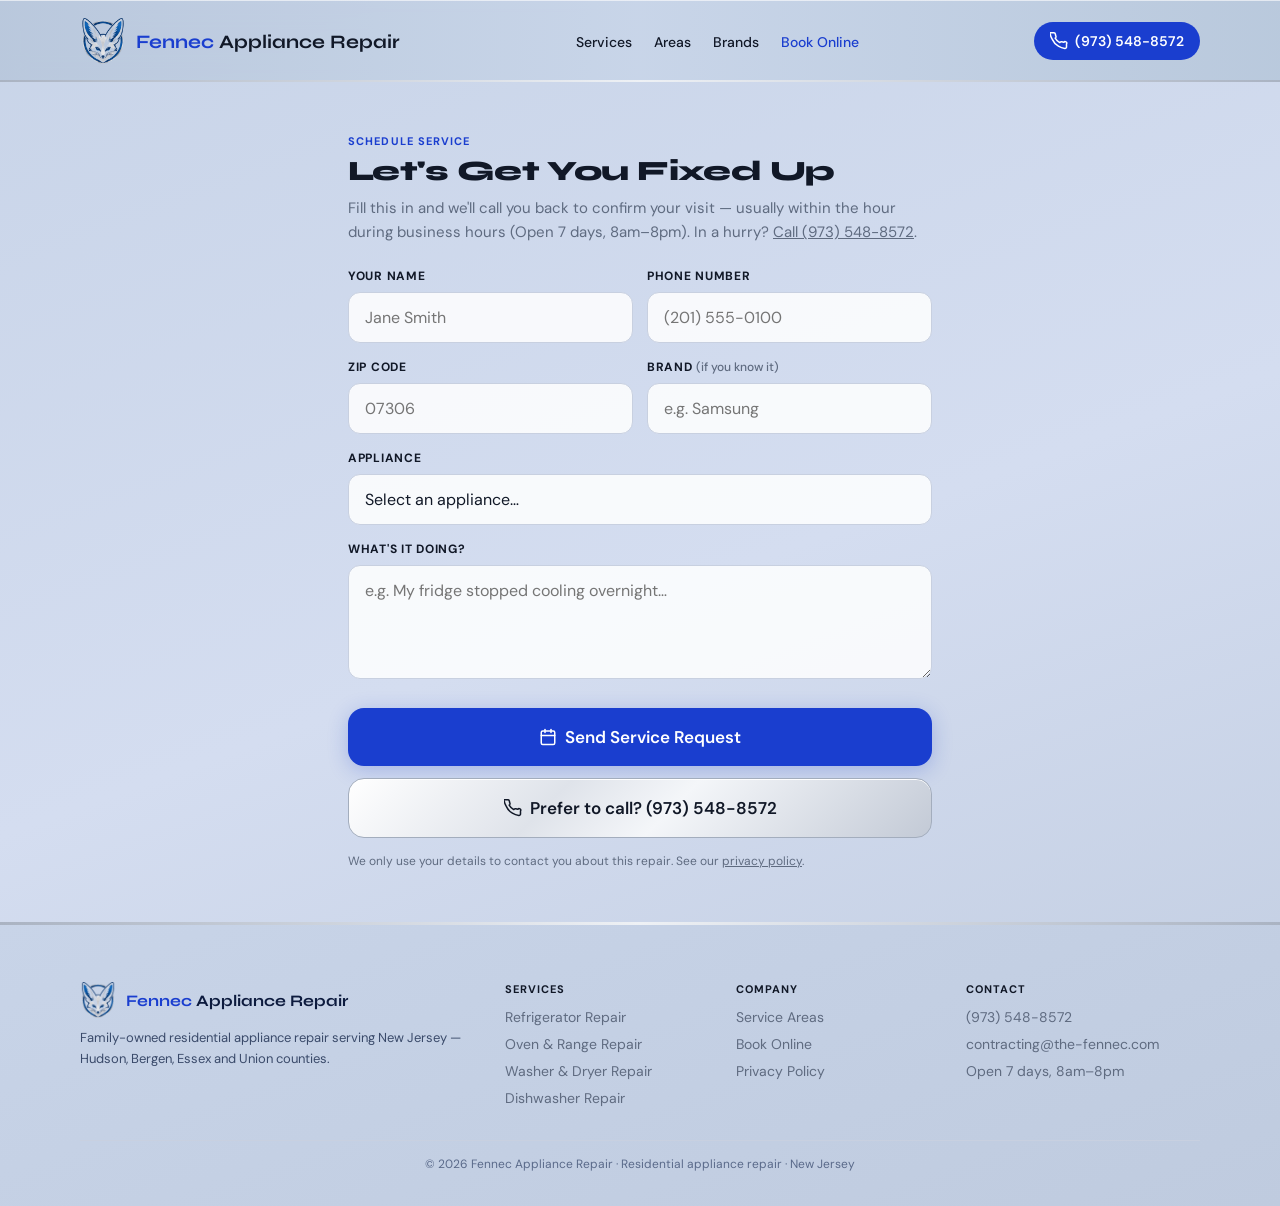
==== commit 6e53b32b: "Back to the original look with light silver touches Co-Authored-By: Claude Opus 5.5 <noreply@anthrop" ====
--- a/book/index.html
+++ b/book/index.html
@@ -17,7 +17,7 @@
 <link rel="apple-touch-icon" href="/assets/apple-touch-icon.png">
 <link rel="preconnect" href="https://fonts.googleapis.com">
 <link rel="preconnect" href="https://fonts.gstatic.com" crossorigin>
-<link href="https://fonts.googleapis.com/css2?family=Bodoni+Moda:ital,opsz,wght@0,6..96,400..600;1,6..96,400..600&family=Jost:wght@300;400;500&display=swap" rel="stylesheet">
+<link href="https://fonts.googleapis.com/css2?family=Syne:wght@600;700;800&family=DM+Sans:wght@400;500;600;700&display=swap" rel="stylesheet">
 <link rel="stylesheet" href="/assets/styles.css">
 <script type="application/ld+json">{"@context": "https://schema.org", "@type": "HomeAndConstructionBusiness", "@id": "https://the-fennec.com/#business", "name": "Fennec Appliance Repair", "url": "https://the-fennec.com/", "logo": "https://the-fennec.com/assets/logo-512.png", "image": "https://the-fennec.com/assets/logo-512.png", "telephone": "+19735488572", "email": "contracting@the-fennec.com", "description": "Residential appliance repair in New Jersey. Refrigerators, washers, dryers, ovens, ranges and dishwashers. All major brands.", "areaServed": [{"@type": "AdministrativeArea", "name": "Hudson County, NJ"}, {"@type": "AdministrativeArea", "name": "Bergen County, NJ"}, {"@type": "AdministrativeArea", "name": "Essex County, NJ"}, {"@type": "AdministrativeArea", "name": "Union County, NJ"}, {"@type": "AdministrativeArea", "name": "Morris County, NJ"}], "openingHoursSpecification": [{"@type": "OpeningHoursSpecification", "dayOfWeek": ["Monday", "Tuesday", "Wednesday", "Thursday", "Friday", "Saturday", "Sunday"], "opens": "08:00", "closes": "20:00"}], "knowsAbout": ["Refrigerator Repair", "Oven & Range Repair", "Washer & Dryer Repair", "Dishwasher Repair"]}</script>
 </head>
--- a/assets/styles.css
+++ b/assets/styles.css
@@ -1,275 +1,279 @@
-/* Layout: ink-navy and porcelain bands, hairline rules, serif display; restraint over boxes */
 :root {
-  --ink: #0b1324;
-  --ink-2: #121c33;
-  --porcelain: #f4f5f7;
-  --steel: #c3c9d3;
-  --steel-dark: #8a93a3;
-  --sapphire: #2747c7;
-  --sapphire-dark: #1b349b;
-  --text: #1a2133;
-  --muted: #5d6677;
-  --line: #dde1e8;
-  --line-dark: rgba(195,201,211,0.22);
-  --f-display: 'Bodoni Moda', 'Didot', 'Bodoni 72', Georgia, serif;
-  --f-body: 'Jost', 'Avenir Next', 'Segoe UI', system-ui, sans-serif;
+  --blue: #1a3ecf;
+  --blue-dark: #0f2a9e;
+  --blue-light: #e8edff;
+  --navy: #0d1b3e;
+  --gray: #5f6b80;
+  --dark: #111827;
+  --line: #c8d0e0;
+  --card-radius: 22px;
 }
 * { margin: 0; padding: 0; box-sizing: border-box; }
 html { scroll-behavior: smooth; }
 body {
-  font-family: var(--f-body);
-  background: var(--porcelain);
-  color: var(--text);
+  font-family: 'DM Sans', system-ui, -apple-system, sans-serif;
+  background: linear-gradient(160deg, #c8d4e8 0%, #d4ddf0 50%, #bfcbdf 100%);
+  color: var(--dark);
   overflow-x: hidden;
-  padding-bottom: 76px;
-  -webkit-font-smoothing: antialiased;
+  padding-bottom: 76px; /* room for the mobile call bar */
 }
 a { color: inherit; }
 img { max-width: 100%; }
-h1, h2, h3 { font-family: var(--f-display); font-weight: 500; text-wrap: balance; }
-:focus-visible { outline: 2px solid var(--sapphire); outline-offset: 3px; }
+h1, h2, h3, .brand-font { font-family: 'Syne', system-ui, sans-serif; }
 
 /* ---------- Nav ---------- */
 .site-nav {
-  background: rgba(11,19,36,0.96);
-  backdrop-filter: blur(10px);
-  border-bottom: 1px solid var(--line-dark);
-  padding: 12px 18px;
+  background: linear-gradient(90deg, rgba(185,200,220,0.98) 0%, rgba(200,212,232,0.98) 50%, rgba(185,200,220,0.98) 100%);
+  backdrop-filter: blur(12px);
+  border-bottom: 1.5px solid var(--line);
+  padding: 12px 16px;
   display: flex; align-items: center; justify-content: space-between; gap: 12px;
   position: sticky; top: 0; z-index: 200;
 }
-.nav-logo { display: flex; align-items: center; gap: 12px; text-decoration: none; min-width: 0; }
-.nav-logo img { width: 38px; height: 38px; object-fit: contain; flex-shrink: 0; }
-.nav-logo-text { font-family: var(--f-display); font-size: 18px; font-weight: 500; color: #fff; white-space: nowrap; letter-spacing: 0.01em; }
-.nav-logo-text span { color: var(--steel); font-style: italic; }
-.nav-links { display: none; list-style: none; gap: 30px; }
-.nav-links a { text-decoration: none; font-size: 12px; font-weight: 500; letter-spacing: 0.16em; text-transform: uppercase; color: var(--steel); }
-.nav-links a:hover, .nav-links a[aria-current="page"] { color: #fff; }
+.nav-logo { display: flex; align-items: center; gap: 10px; text-decoration: none; min-width: 0; }
+.nav-logo img { width: 40px; height: 40px; object-fit: contain; flex-shrink: 0; }
+.nav-logo-text { font-family: 'Syne', sans-serif; font-size: 16px; font-weight: 700; color: var(--dark); white-space: nowrap; overflow: hidden; text-overflow: ellipsis; }
+.nav-logo-text span { color: var(--blue); }
+@media (max-width: 420px) { .nav-logo img { width: 34px; height: 34px; } .nav-logo-text { font-size: 14px; } .nav-call { padding: 9px 13px; font-size: 13px; } }
+.nav-links { display: none; list-style: none; gap: 22px; }
+.nav-links a { text-decoration: none; font-size: 14px; font-weight: 500; color: var(--dark); }
+.nav-links a:hover, .nav-links a[aria-current="page"] { color: var(--blue); }
 .nav-call {
-  display: flex; align-items: center; gap: 8px; flex-shrink: 0;
-  border: 1px solid var(--steel-dark); color: #fff; text-decoration: none;
-  font-size: 13px; font-weight: 500; letter-spacing: 0.06em; padding: 10px 16px; border-radius: 2px;
-  transition: background 0.25s, border-color 0.25s;
-}
-.nav-call:hover { background: var(--sapphire); border-color: var(--sapphire); }
+  display: flex; align-items: center; gap: 7px; flex-shrink: 0;
+  background: var(--blue); color: #fff; text-decoration: none;
+  font-size: 14px; font-weight: 600; padding: 10px 16px; border-radius: 999px;
+  transition: background 0.2s;
+}
+.nav-call:hover { background: var(--blue-dark); }
 .nav-call .num { display: none; }
-@media (max-width: 420px) { .nav-logo img { width: 32px; height: 32px; } .nav-logo-text { font-size: 15px; } .nav-call { padding: 9px 12px; font-size: 12px; } }
 
 /* ---------- Buttons ---------- */
 .btn-primary, .btn-secondary {
-  display: flex; align-items: center; justify-content: center; gap: 10px;
-  width: 100%; border-radius: 2px; padding: 18px 28px;
-  font-family: var(--f-body); font-size: 14px; font-weight: 500; letter-spacing: 0.14em; text-transform: uppercase;
-  cursor: pointer; text-decoration: none; transition: background 0.25s, color 0.25s, border-color 0.25s;
-}
-.btn-primary { background: var(--sapphire); color: #fff; border: 1px solid var(--sapphire); }
-.btn-primary:hover { background: var(--sapphire-dark); border-color: var(--sapphire-dark); }
-.btn-secondary { background: transparent; color: var(--text); border: 1px solid var(--text); }
-.btn-secondary:hover { background: var(--text); color: #fff; }
+  display: flex; align-items: center; justify-content: center; gap: 8px;
+  width: 100%; border-radius: 16px; padding: 18px 24px;
+  font-family: 'DM Sans', sans-serif; font-size: 17px; font-weight: 600;
+  cursor: pointer; text-decoration: none; transition: background 0.2s, transform 0.15s;
+}
+.btn-primary { background: var(--blue); color: #fff; border: none; box-shadow: 0 4px 20px rgba(26,62,207,0.25); }
+.btn-primary:hover { background: var(--blue-dark); }
+.btn-primary:active { transform: scale(0.98); }
+.btn-secondary { background: rgba(255,255,255,0.55); color: var(--dark); border: 1.5px solid #8fa0be; }
+.btn-secondary:hover { background: rgba(255,255,255,0.75); }
 .btn-row { display: flex; flex-direction: column; gap: 12px; }
-svg.i { width: 17px; height: 17px; fill: none; stroke: currentColor; stroke-width: 1.6; stroke-linecap: round; stroke-linejoin: round; flex-shrink: 0; }
-
-/* ---------- Hero (dark, brushed steel sheen) ---------- */
-.hero {
-  position: relative; overflow: hidden; color: #fff;
-  background:
-    radial-gradient(120% 80% at 85% 0%, rgba(39,71,199,0.35) 0%, transparent 55%),
-    repeating-linear-gradient(90deg, rgba(255,255,255,0.018) 0 1px, transparent 1px 3px),
-    linear-gradient(160deg, #0b1324 0%, #111b31 60%, #0b1324 100%);
-  padding: 56px 20px 52px;
-}
-.hero::after { content: ""; position: absolute; left: 0; right: 0; bottom: 0; height: 1px; background: linear-gradient(90deg, transparent, var(--steel), transparent); opacity: 0.5; }
+svg.i { width: 18px; height: 18px; fill: none; stroke: currentColor; stroke-width: 2; stroke-linecap: round; stroke-linejoin: round; flex-shrink: 0; }
+
+/* ---------- Hero ---------- */
+.hero { background: linear-gradient(145deg, #dce4f2 0%, #cfd8ea 40%, #c8d2e6 100%); padding: 36px 20px 34px; }
 .status-pill {
-  display: inline-flex; align-items: center; gap: 10px;
-  font-size: 11px; font-weight: 500; letter-spacing: 0.22em; text-transform: uppercase; color: var(--steel);
-  margin-bottom: 26px;
-}
-.status-dot { width: 6px; height: 6px; border-radius: 50%; background: #3ccf7a; box-shadow: 0 0 0 4px rgba(60,207,122,0.15); }
-.hero h1 { font-size: 42px; line-height: 1.08; margin-bottom: 20px; letter-spacing: -0.01em; color: #fff; }
-.gradient-text { font-style: italic; color: transparent; background: linear-gradient(100deg, #e9edf3 0%, #aab3c2 45%, #f4f6fa 70%, #9aa4b5 100%); -webkit-background-clip: text; background-clip: text; }
-.hero-sub { font-size: 17px; font-weight: 300; color: rgba(255,255,255,0.78); line-height: 1.7; margin-bottom: 26px; max-width: 62ch; }
-.hero-points { list-style: none; display: grid; gap: 10px; margin-bottom: 34px; border-top: 1px solid var(--line-dark); padding-top: 22px; }
-.hero-points li { display: flex; align-items: center; gap: 12px; font-size: 14px; font-weight: 400; color: rgba(255,255,255,0.86); letter-spacing: 0.02em; }
-.hero-points svg.i { color: var(--steel); }
-.hero .btn-secondary { color: #fff; border-color: rgba(255,255,255,0.5); }
-.hero .btn-secondary:hover { background: #fff; color: var(--ink); }
+  display: inline-flex; align-items: center; gap: 7px;
+  background: linear-gradient(135deg, #d4dcee, #c8d4e8);
+  border: 1px solid #8fa0be; border-radius: 999px;
+  padding: 6px 14px; font-size: 11px; font-weight: 700;
+  letter-spacing: 0.07em; color: var(--blue); text-transform: uppercase; margin-bottom: 18px;
+}
+.status-dot { width: 7px; height: 7px; border-radius: 50%; background: #16a34a; animation: pulse 2s infinite; }
+@keyframes pulse { 0%,100%{opacity:1;transform:scale(1);}50%{opacity:0.5;transform:scale(1.3);} }
+.hero h1 { font-size: 36px; font-weight: 800; line-height: 1.08; margin-bottom: 14px; letter-spacing: -0.02em; }
+.gradient-text { background: linear-gradient(135deg, var(--blue) 0%, #5b7fff 100%); -webkit-background-clip: text; -webkit-text-fill-color: transparent; background-clip: text; }
+.hero-sub { font-size: 17px; color: #3e4e6e; line-height: 1.6; margin-bottom: 18px; }
+.hero-points { list-style: none; display: grid; gap: 8px; margin-bottom: 26px; }
+.hero-points li { display: flex; align-items: center; gap: 10px; font-size: 15px; font-weight: 500; color: #24324f; }
+.hero-points svg.i { color: #16a34a; stroke-width: 3; }
 
 /* ---------- Trust strip ---------- */
-.trust-section { background: var(--ink-2); padding: 8px 20px; border-bottom: 1px solid var(--line-dark); }
-.trust-grid { display: grid; grid-template-columns: 1fr 1fr; }
-.trust-card { padding: 22px 14px; border-bottom: 1px solid var(--line-dark); }
-.trust-card:nth-child(odd) { border-right: 1px solid var(--line-dark); }
-.trust-card:nth-last-child(-n+2) { border-bottom: none; }
-.trust-card svg.i { width: 22px; height: 22px; color: var(--steel); margin-bottom: 12px; }
-.trust-card h3 { color: #fff; font-size: 18px; margin-bottom: 4px; }
-.trust-card p { color: rgba(255,255,255,0.6); font-size: 13px; line-height: 1.5; font-weight: 300; }
+.trust-section { background: linear-gradient(160deg, #0d1b3e 0%, #111f47 60%, #0a1730 100%); padding: 28px 20px; }
+.trust-grid { display: grid; grid-template-columns: 1fr 1fr; gap: 12px; }
+.trust-card { background: rgba(255,255,255,0.06); border: 1px solid rgba(200,208,224,0.25); border-radius: 18px; padding: 16px; }
+.trust-card svg.i { width: 24px; height: 24px; color: #8fa8ff; margin-bottom: 10px; }
+.trust-card h3 { color: #fff; font-size: 15px; font-weight: 700; margin-bottom: 4px; }
+.trust-card p { color: rgba(255,255,255,0.65); font-size: 13px; line-height: 1.45; }
 
 /* ---------- Sections ---------- */
-.section { padding: 56px 20px; }
-.section.alt { background: #fff; border-top: 1px solid var(--line); border-bottom: 1px solid var(--line); }
-.section-eyebrow { display: flex; align-items: center; gap: 12px; font-size: 11px; font-weight: 500; letter-spacing: 0.24em; text-transform: uppercase; color: var(--sapphire); margin-bottom: 14px; }
-.section-eyebrow::before { content: ""; width: 28px; height: 1px; background: currentColor; }
-.section-title { font-size: 32px; line-height: 1.12; margin-bottom: 14px; letter-spacing: -0.005em; }
-.section-lead { font-size: 16px; font-weight: 300; color: var(--muted); line-height: 1.7; margin-bottom: 34px; max-width: 62ch; }
-
-.services-grid { display: grid; grid-template-columns: 1fr; gap: 28px; }
-.service-card { display: block; text-decoration: none; color: inherit; }
-.service-card img, .service-card .ph-img { width: 100%; aspect-ratio: 4 / 3; height: auto; object-fit: cover; display: block; filter: saturate(0.85); transition: filter 0.4s; }
-.service-card:hover img { filter: saturate(1); }
-.service-body { padding: 18px 0 20px; border-bottom: 1px solid var(--line); }
-.service-body h3 { font-size: 24px; margin-bottom: 8px; }
-.service-body p { font-size: 14px; font-weight: 300; color: var(--muted); line-height: 1.65; margin-bottom: 14px; }
-.more-link { font-size: 11px; font-weight: 500; letter-spacing: 0.2em; text-transform: uppercase; color: var(--sapphire); }
-.service-card:hover .more-link { text-decoration: underline; text-underline-offset: 4px; }
-
-.chips { display: flex; flex-wrap: wrap; border-top: 1px solid var(--line); border-left: 1px solid var(--line); }
-.chip { flex: 1 1 33%; min-width: 0; text-align: center; padding: 18px 10px; border-right: 1px solid var(--line); border-bottom: 1px solid var(--line); font-family: var(--f-display); font-size: 17px; color: var(--text); background: #fff; }
-.chip:last-child { font-family: var(--f-body); font-size: 12px; letter-spacing: 0.16em; text-transform: uppercase; color: var(--muted); display: flex; align-items: center; justify-content: center; }
-
-.area-grid { display: grid; grid-template-columns: repeat(auto-fit, minmax(240px, 1fr)); gap: 32px 40px; align-items: start; }
-.area-card { border-top: 1px solid var(--text); padding-top: 16px; }
-.area-card h3 { font-size: 20px; margin-bottom: 10px; }
-.area-card p { font-size: 14px; font-weight: 300; color: var(--muted); line-height: 1.8; }
-
-.note-box { border-left: 2px solid var(--sapphire); background: #fff; padding: 18px 20px; font-size: 14px; font-weight: 300; line-height: 1.7; color: var(--muted); }
-.note-box strong { color: var(--text); font-weight: 500; }
-
-.steps { list-style: none; display: grid; counter-reset: step; border-top: 1px solid var(--line); }
-.steps li { counter-increment: step; display: flex; gap: 20px; align-items: flex-start; padding: 22px 0; border-bottom: 1px solid var(--line); }
-.steps li::before { content: counter(step, decimal-leading-zero); flex-shrink: 0; font-family: var(--f-display); font-style: italic; font-size: 30px; line-height: 1; color: var(--steel-dark); width: 44px; }
-.steps h3 { font-size: 20px; margin-bottom: 4px; }
-.steps p { font-size: 14px; font-weight: 300; color: var(--muted); line-height: 1.6; }
+.section { padding: 34px 20px; }
+.section.alt { background: linear-gradient(180deg, #bfcbdf 0%, #c8d4e8 100%); }
+.section-eyebrow { font-size: 11px; font-weight: 700; letter-spacing: 0.1em; text-transform: uppercase; color: var(--blue); margin-bottom: 6px; }
+.section-title { font-size: 26px; font-weight: 800; margin-bottom: 10px; letter-spacing: -0.01em; line-height: 1.15; }
+.section-lead { font-size: 15px; color: var(--gray); line-height: 1.6; margin-bottom: 22px; max-width: 720px; }
+
+.services-grid { display: grid; grid-template-columns: 1fr; gap: 18px; }
+.service-card {
+  display: block; text-decoration: none; color: inherit;
+  background: linear-gradient(160deg, #f0f4fb 0%, #e4ecf7 100%);
+  border-radius: var(--card-radius); overflow: hidden;
+  border: 1.5px solid #d8dfe9; transition: transform 0.2s, box-shadow 0.2s;
+  box-shadow: 0 4px 20px rgba(100,130,180,0.2);
+}
+.service-card:hover { transform: translateY(-2px); box-shadow: 0 12px 36px rgba(80,110,170,0.25); }
+.service-card img { width: 100%; height: 190px; object-fit: cover; display: block; }
+.service-body { padding: 18px 20px 20px; }
+.service-body h3 { font-size: 20px; font-weight: 800; margin-bottom: 6px; }
+.service-body p { font-size: 14px; color: var(--gray); line-height: 1.55; margin-bottom: 12px; }
+.more-link { font-size: 12px; font-weight: 700; letter-spacing: 0.07em; text-transform: uppercase; color: var(--blue); }
+
+.chips { display: flex; flex-wrap: wrap; gap: 8px; }
+.chip { background: rgba(255,255,255,0.7); border: 1px solid var(--line); border-radius: 999px; padding: 8px 14px; font-size: 14px; font-weight: 500; }
+
+.area-grid { display: grid; grid-template-columns: repeat(auto-fit, minmax(260px, 1fr)); gap: 14px; align-items: start; }
+.area-card { background: rgba(255,255,255,0.6); border: 1.5px solid #d8dfe9; border-radius: 18px; padding: 18px; }
+.area-card h3 { font-size: 16px; font-weight: 700; margin-bottom: 6px; }
+.area-card p { font-size: 14px; color: var(--gray); line-height: 1.6; }
+
+.note-box { background: rgba(255,255,255,0.6); border: 1.5px dashed #8fa0be; border-radius: 18px; padding: 18px; font-size: 14px; line-height: 1.6; color: #34425f; }
+.note-box strong { color: var(--dark); }
+
+.steps { list-style: none; display: grid; gap: 12px; counter-reset: step; }
+.steps li { counter-increment: step; display: flex; gap: 14px; align-items: flex-start; background: rgba(255,255,255,0.6); border: 1.5px solid #d8dfe9; border-radius: 18px; padding: 16px; }
+.steps li::before { content: counter(step); flex-shrink: 0; width: 32px; height: 32px; border-radius: 50%; background: var(--blue); color: #fff; font-weight: 700; display: flex; align-items: center; justify-content: center; font-size: 15px; }
+.steps h3 { font-size: 16px; font-weight: 700; margin-bottom: 3px; }
+.steps p { font-size: 14px; color: var(--gray); line-height: 1.5; }
 
 /* ---------- Service detail ---------- */
-.crumbs { font-size: 12px; letter-spacing: 0.08em; color: var(--muted); margin-bottom: 18px; }
-.crumbs a { color: var(--sapphire); text-decoration: none; }
-.detail-hero-img { width: 100%; height: 240px; object-fit: cover; display: block; filter: saturate(0.85); }
-.problems-grid { display: grid; grid-template-columns: 1fr; border-top: 1px solid var(--line); }
-.problem-card { padding: 22px 0; border-bottom: 1px solid var(--line); }
-.problem-header { display: flex; align-items: flex-start; gap: 16px; }
-.problem-emoji { display: none; }
-.problem-card h3 { font-size: 20px; margin-bottom: 6px; line-height: 1.25; }
-.problem-card p { font-size: 14px; font-weight: 300; color: var(--muted); line-height: 1.65; }
-.urgency { display: inline-block; margin-top: 12px; font-size: 11px; font-weight: 500; letter-spacing: 0.18em; text-transform: uppercase; color: var(--sapphire); }
-
-.faq details { border-bottom: 1px solid var(--line); padding: 20px 0; }
-.faq details:first-of-type { border-top: 1px solid var(--line); }
-.faq summary { cursor: pointer; font-family: var(--f-display); font-size: 19px; list-style: none; display: flex; justify-content: space-between; gap: 16px; }
+.crumbs { font-size: 13px; color: var(--gray); margin-bottom: 14px; }
+.crumbs a { color: var(--blue); text-decoration: none; }
+.detail-hero-img { width: 100%; height: 220px; object-fit: cover; display: block; }
+.problems-grid { display: grid; grid-template-columns: 1fr; gap: 14px; }
+.problem-card { background: linear-gradient(135deg, #edf2fb 0%, #e0e8f5 100%); border-radius: 18px; padding: 18px; border: 1.5px solid #d8dfe9; box-shadow: 0 4px 16px rgba(100,130,180,0.15); }
+.problem-header { display: flex; align-items: flex-start; gap: 14px; }
+.problem-emoji { font-size: 26px; flex-shrink: 0; line-height: 1.2; }
+.problem-card h3 { font-size: 16px; font-weight: 700; margin-bottom: 5px; line-height: 1.3; }
+.problem-card p { font-size: 14px; color: var(--gray); line-height: 1.55; }
+.urgency { display: inline-block; font-size: 11px; font-weight: 700; letter-spacing: 0.05em; text-transform: uppercase; color: var(--blue); background: var(--blue-light); border: 1px solid #a8b4cc; padding: 4px 10px; border-radius: 999px; margin-top: 10px; }
+
+.faq details { background: rgba(255,255,255,0.6); border: 1.5px solid #d8dfe9; border-radius: 16px; padding: 16px 18px; margin-bottom: 10px; }
+.faq summary { cursor: pointer; font-weight: 700; font-size: 15px; list-style: none; display: flex; justify-content: space-between; gap: 12px; }
 .faq summary::-webkit-details-marker { display: none; }
-.faq summary::after { content: '+'; font-family: var(--f-body); font-weight: 300; color: var(--sapphire); font-size: 24px; line-height: 1; }
+.faq summary::after { content: '+'; color: var(--blue); font-size: 20px; line-height: 1; }
 .faq details[open] summary::after { content: '–'; }
-.faq details p { margin-top: 12px; font-size: 15px; font-weight: 300; color: var(--muted); line-height: 1.7; max-width: 62ch; }
+.faq details p { margin-top: 10px; font-size: 14px; color: var(--gray); line-height: 1.6; }
 
 /* ---------- CTA ---------- */
-.cta-block { background: var(--ink); color: #fff; padding: 64px 20px; text-align: center; position: relative; }
-.cta-block::before { content: ""; position: absolute; top: 0; left: 50%; transform: translateX(-50%); width: 60px; height: 1px; background: var(--steel); }
-.cta-block h2 { color: #fff; font-size: 34px; line-height: 1.12; margin-bottom: 14px; }
-.cta-block p { color: rgba(255,255,255,0.7); font-size: 16px; font-weight: 300; line-height: 1.7; margin: 0 auto 32px; max-width: 52ch; }
-.cta-block .btn-secondary { color: #fff; border-color: rgba(255,255,255,0.5); }
-.cta-block .btn-secondary:hover { background: #fff; color: var(--ink); }
+.cta-block { background: var(--navy); margin: 8px 20px 30px; border-radius: 26px; padding: 34px 22px; text-align: center; border: 1.5px solid rgba(200,208,224,0.3); }
+.cta-block h2 { color: #fff; font-size: 28px; font-weight: 800; line-height: 1.15; margin-bottom: 12px; }
+.cta-block p { color: rgba(255,255,255,0.7); font-size: 15px; line-height: 1.6; margin-bottom: 24px; }
+.cta-block .btn-secondary { background: rgba(255,255,255,0.1); border-color: rgba(255,255,255,0.25); color: #fff; }
 
 /* ---------- Booking form ---------- */
-.booking-inner { padding: 48px 20px; }
-.booking-inner h1 { font-size: 36px; margin-bottom: 12px; }
-.booking-inner > p { font-size: 15px; font-weight: 300; color: var(--muted); line-height: 1.7; margin-bottom: 30px; }
-.booking-inner > p a { color: var(--sapphire); }
-.form-row { display: grid; grid-template-columns: 1fr; gap: 0 18px; }
-.form-group { margin-bottom: 20px; }
-.form-label { font-size: 11px; font-weight: 500; letter-spacing: 0.18em; text-transform: uppercase; display: block; margin-bottom: 8px; color: var(--text); }
-.form-label .opt { font-weight: 300; text-transform: none; letter-spacing: 0; color: var(--muted); }
-.form-input { width: 100%; border: none; border-bottom: 1px solid var(--steel-dark); border-radius: 0; padding: 12px 2px; font-family: var(--f-body); font-size: 17px; color: var(--text); outline: none; background: transparent; transition: border-color 0.2s; }
-.form-input:focus { border-bottom-color: var(--sapphire); }
+.booking-inner { padding: 30px 20px; }
+.booking-inner h1 { font-size: 28px; font-weight: 800; margin-bottom: 8px; letter-spacing: -0.02em; }
+.booking-inner > p { font-size: 15px; color: var(--gray); line-height: 1.6; margin-bottom: 24px; }
+.form-row { display: grid; grid-template-columns: 1fr; gap: 0 14px; }
+.form-group { margin-bottom: 16px; }
+.form-label { font-size: 12px; font-weight: 700; letter-spacing: 0.06em; text-transform: uppercase; display: block; margin-bottom: 8px; }
+.form-label .opt { font-weight: 500; text-transform: none; letter-spacing: 0; color: var(--gray); }
+.form-input { width: 100%; border: 1.5px solid var(--line); border-radius: 12px; padding: 14px 16px; font-family: 'DM Sans', sans-serif; font-size: 16px; color: var(--dark); outline: none; background: rgba(255,255,255,0.85); transition: border-color 0.2s; }
+.form-input:focus { border-color: var(--blue); }
 select.form-input { appearance: none; }
-textarea.form-input { resize: vertical; min-height: 100px; border: 1px solid var(--steel-dark); padding: 12px; }
-textarea.form-input:focus { border-color: var(--sapphire); }
-.form-error { display: none; color: #a61b1b; font-size: 14px; margin-bottom: 16px; padding: 12px 16px; border-left: 2px solid #a61b1b; background: #fff; }
-.booking-success { display: none; background: var(--ink); color: #fff; padding: 36px 24px; text-align: center; margin-bottom: 20px; }
-.booking-success .big { font-family: var(--f-display); font-size: 44px; margin-bottom: 8px; color: var(--steel); }
-.booking-success h2 { font-size: 26px; margin-bottom: 8px; }
-.booking-success p { font-size: 15px; font-weight: 300; opacity: 0.85; }
+textarea.form-input { resize: vertical; min-height: 110px; }
+.form-error { display: none; color: #b91c1c; font-size: 14px; margin-bottom: 16px; padding: 12px 16px; background: rgba(220,38,38,0.08); border-radius: 10px; border: 1px solid rgba(220,38,38,0.3); }
+.booking-success { display: none; background: linear-gradient(135deg,#16a34a,#15803d); color: #fff; border-radius: 16px; padding: 30px 22px; text-align: center; margin-bottom: 20px; }
+.booking-success .big { font-size: 48px; margin-bottom: 10px; }
+.booking-success h2 { font-size: 22px; font-weight: 800; margin-bottom: 8px; }
+.booking-success p { font-size: 15px; opacity: 0.92; }
 
 /* ---------- Prose (privacy) ---------- */
-.prose { padding: 48px 20px; max-width: 760px; }
-.prose h1 { font-size: 36px; margin-bottom: 8px; }
-.prose h2 { font-size: 22px; margin: 30px 0 8px; }
-.prose p, .prose li { font-size: 15px; font-weight: 300; line-height: 1.75; color: var(--text); }
+.prose { padding: 30px 20px; max-width: 760px; }
+.prose h1 { font-size: 28px; font-weight: 800; margin-bottom: 8px; }
+.prose h2 { font-size: 19px; font-weight: 700; margin: 24px 0 8px; }
+.prose p, .prose li { font-size: 15px; line-height: 1.65; color: #2c3a55; }
 .prose ul { padding-left: 20px; margin: 8px 0; }
-.prose a { color: var(--sapphire); }
 
 /* ---------- Footer ---------- */
-footer { background: var(--ink); color: rgba(255,255,255,0.7); padding: 52px 20px 26px; border-top: 1px solid var(--line-dark); }
-.footer-logo { display: flex; align-items: center; gap: 12px; margin-bottom: 14px; text-decoration: none; }
+footer { background: linear-gradient(160deg, #c8d4e8 0%, #bfcbdf 100%); border-top: 2px solid var(--line); padding: 30px 20px 22px; }
+.footer-logo { display: flex; align-items: center; gap: 10px; margin-bottom: 10px; text-decoration: none; }
 .footer-logo img { width: 36px; height: 36px; }
-.footer-logo-name { font-family: var(--f-display); font-size: 19px; color: #fff; }
-.footer-logo-name span { color: var(--steel); font-style: italic; }
-.footer-tagline { font-size: 14px; font-weight: 300; line-height: 1.7; margin-bottom: 30px; max-width: 44ch; }
-.footer-section { margin-bottom: 28px; }
-.footer-section h4 { font-size: 11px; font-weight: 500; letter-spacing: 0.22em; text-transform: uppercase; color: var(--steel); margin-bottom: 14px; }
+.footer-logo-name { font-family: 'Syne', sans-serif; font-size: 16px; font-weight: 700; color: var(--navy); }
+.footer-logo-name span { color: var(--blue); }
+.footer-tagline { font-size: 13px; color: #3a4a6a; line-height: 1.6; margin-bottom: 22px; }
+.footer-section { margin-bottom: 22px; }
+.footer-section h4 { font-size: 11px; font-weight: 700; letter-spacing: 0.09em; text-transform: uppercase; margin-bottom: 12px; }
 .footer-section ul { list-style: none; }
-.footer-section li { margin-bottom: 10px; font-size: 14px; font-weight: 300; }
-.footer-section a { text-decoration: none; color: rgba(255,255,255,0.75); }
-.footer-section a:hover { color: #fff; }
-.footer-divider { border: none; border-top: 1px solid var(--line-dark); margin: 18px 0; }
-.footer-copy { font-size: 12px; letter-spacing: 0.04em; color: rgba(255,255,255,0.5); text-align: center; line-height: 1.6; }
+.footer-section li { margin-bottom: 9px; font-size: 14px; color: var(--gray); }
+.footer-section a { color: var(--gray); text-decoration: none; }
+.footer-section a:hover { color: var(--blue); }
+.footer-divider { border: none; border-top: 1px solid var(--line); margin: 14px 0; }
+.footer-copy { font-size: 12px; color: #5a6a8a; text-align: center; line-height: 1.6; }
 
 /* ---------- Mobile call bar ---------- */
 .call-bar {
   position: fixed; left: 0; right: 0; bottom: 0; z-index: 300;
-  display: grid; grid-template-columns: 1.5fr 1fr; gap: 8px;
+  display: grid; grid-template-columns: 1.4fr 1fr; gap: 8px;
   padding: 10px 12px calc(10px + env(safe-area-inset-bottom));
-  background: rgba(11,19,36,0.97); border-top: 1px solid var(--line-dark);
-}
-.call-bar a { display: flex; align-items: center; justify-content: center; gap: 8px; border-radius: 2px; padding: 14px 10px; font-weight: 500; font-size: 13px; letter-spacing: 0.12em; text-transform: uppercase; text-decoration: none; }
-.call-bar .cb-call { background: var(--sapphire); color: #fff; }
-.call-bar .cb-book { color: #fff; border: 1px solid rgba(255,255,255,0.4); }
+  background: rgba(13,27,62,0.97); border-top: 1px solid rgba(255,255,255,0.15);
+}
+.call-bar a { display: flex; align-items: center; justify-content: center; gap: 8px; border-radius: 12px; padding: 13px 10px; font-weight: 700; font-size: 15px; text-decoration: none; }
+.call-bar .cb-call { background: var(--blue); color: #fff; }
+.call-bar .cb-book { background: rgba(255,255,255,0.12); color: #fff; border: 1px solid rgba(255,255,255,0.25); }
 
 /* ---------- Tablet & desktop ---------- */
 @media (min-width: 768px) {
   body { padding-bottom: 0; }
   .call-bar { display: none; }
   .site-nav { padding: 16px 48px; }
-  .nav-logo img { width: 44px; height: 44px; }
-  .nav-logo-text { font-size: 21px; }
+  .nav-logo img { width: 46px; height: 46px; }
+  .nav-logo-text { font-size: 19px; }
   .nav-call .num { display: inline; }
   .nav-call .lbl { display: none; }
-  .hero { padding: 104px 48px 96px; }
-  .hero h1 { font-size: 66px; max-width: 14ch; }
-  .hero-sub { font-size: 19px; }
-  .hero-points { grid-template-columns: 1fr 1fr; max-width: 700px; }
+  .hero { padding: 72px 48px 64px; }
+  .hero h1 { font-size: 56px; max-width: 900px; }
+  .hero-sub { font-size: 19px; max-width: 640px; }
+  .hero-points { grid-template-columns: 1fr 1fr; max-width: 640px; }
   .btn-row { flex-direction: row; }
-  .btn-primary, .btn-secondary { width: auto; min-width: 240px; }
-  .trust-section { padding: 0 48px; }
-  .trust-grid { grid-template-columns: repeat(4, 1fr); }
-  .trust-card { padding: 34px 26px; border-bottom: none; border-right: 1px solid var(--line-dark); }
-  .trust-card:last-child { border-right: none; }
-  .section { padding: 88px 48px; }
-  .section-title { font-size: 44px; }
-  .services-grid { grid-template-columns: repeat(2, minmax(0,1fr)); gap: 40px 32px; }
-  .chip { flex-basis: 25%; }
-  .steps { grid-template-columns: repeat(3, 1fr); gap: 0 40px; border-top: none; }
-  .steps li { flex-direction: column; gap: 14px; border-top: 1px solid var(--text); border-bottom: none; }
-  .cta-block { padding: 100px 48px; }
-  .cta-block h2 { font-size: 48px; }
+  .btn-primary, .btn-secondary { width: auto; min-width: 250px; }
+  .trust-section { padding: 44px 48px; }
+  .trust-grid { grid-template-columns: repeat(4, 1fr); gap: 16px; }
+  .section { padding: 52px 48px; }
+  .section-title { font-size: 34px; }
+  .services-grid { grid-template-columns: repeat(2, minmax(0,1fr)); gap: 22px; }
+  .steps { grid-template-columns: repeat(3, 1fr); }
+  .cta-block { margin: 16px 48px 40px; padding: 52px 48px; }
+  .cta-block h2 { font-size: 38px; }
   .cta-block .btn-row { justify-content: center; }
-  .detail-hero-img { height: 420px; }
-  .problems-grid { grid-template-columns: repeat(2, minmax(0,1fr)); gap: 0 40px; }
-  .booking-inner { max-width: 700px; margin: 0 auto; padding: 80px 48px; }
+  .detail-hero-img { height: 360px; }
+  .problems-grid { grid-template-columns: repeat(2, minmax(0,1fr)); gap: 18px; }
+  .booking-inner { max-width: 680px; margin: 0 auto; padding: 52px 48px; }
   .form-row { grid-template-columns: 1fr 1fr; }
-  .prose { margin: 0 auto; padding: 80px 48px; }
-  footer { padding: 72px 48px 32px; }
-  .footer-grid { display: grid; grid-template-columns: 2fr 1fr 1fr 1.2fr; gap: 40px; margin-bottom: 28px; }
+  .prose { margin: 0 auto; padding: 52px 48px; }
+  footer { padding: 52px 48px 28px; }
+  .footer-grid { display: grid; grid-template-columns: 2fr 1fr 1fr 1.2fr; gap: 36px; margin-bottom: 24px; }
   .footer-section { margin-bottom: 0; }
 }
 @media (min-width: 1100px) {
   .nav-links { display: flex; }
   .site-nav { padding: 18px 80px; }
-  .hero { padding: 128px 80px 112px; }
-  .hero h1 { font-size: 80px; }
-  .trust-section { padding: 0 80px; }
-  .section { padding: 104px 80px; }
-  .services-grid { grid-template-columns: repeat(4, minmax(0,1fr)); gap: 32px; }
-  .chip { flex-basis: 16.66%; }
+  .hero { padding: 88px 80px 76px; }
+  .hero h1 { font-size: 66px; }
+  .trust-section { padding: 52px 80px; }
+  .section { padding: 64px 80px; }
+  .services-grid { grid-template-columns: repeat(4, minmax(0,1fr)); gap: 20px; }
   .problems-grid { grid-template-columns: repeat(3, minmax(0,1fr)); }
-  footer { padding: 80px 80px 36px; }
-}
-@media (prefers-reduced-motion: reduce) { *, *::before, *::after { animation: none !important; transition: none !important; } html { scroll-behavior: auto; } }
+  .cta-block { margin: 20px 80px 52px; padding: 64px 80px; }
+  .cta-block h2 { font-size: 44px; }
+  footer { padding: 60px 80px 32px; }
+}
+@media (prefers-reduced-motion: reduce) { *, *::before, *::after { animation: none !important; transition: none !important; } }
+
+/* ===== A touch of silver ===== */
+:root {
+  --silver: linear-gradient(135deg, #ffffff 0%, #dfe3ea 35%, #f4f6f9 55%, #c3cad6 100%);
+  --silver-line: linear-gradient(90deg, #aab3c2 0%, #eef1f5 50%, #aab3c2 100%);
+}
+.site-nav { border-bottom: 0; box-shadow: 0 1px 0 rgba(255,255,255,0.6) inset; }
+.site-nav::after { content: ""; position: absolute; left: 0; right: 0; bottom: 0; height: 2px; background: var(--silver-line); }
+.hero { position: relative; }
+.hero::after { content: ""; position: absolute; left: 0; right: 0; bottom: 0; height: 3px; background: var(--silver-line); }
+.status-pill { background: var(--silver); border-color: #aab3c2; }
+.btn-secondary { background: var(--silver); border-color: #a3adbd; box-shadow: inset 0 1px 0 #fff; }
+.btn-secondary:hover { background: linear-gradient(135deg, #ffffff 0%, #e8ebf0 40%, #ffffff 60%, #d2d8e1 100%); }
+.trust-section { border-top: 3px solid transparent; border-image: var(--silver-line) 1; }
+.trust-card { border-color: rgba(214,220,230,0.45); }
+.trust-card svg.i { color: #d6dce6; }
+.service-card { border: 1.5px solid #c9d0db; }
+.chip { background: var(--silver); border-color: #b9c1ce; }
+.area-card { border-top: 3px solid #b9c1ce; }
+.steps li::before { background: var(--silver); color: var(--blue); border: 1px solid #a3adbd; }
+.cta-block { border: 2px solid #aab3c2; }
+.cta-block .btn-secondary { background: var(--silver); color: var(--dark); border-color: #a3adbd; }
+.call-bar { border-top: 2px solid #aab3c2; }
+.call-bar .cb-book { background: var(--silver); color: var(--dark); border-color: #a3adbd; }
+footer { border-top: 0; position: relative; }
+footer::before { content: ""; position: absolute; left: 0; right: 0; top: 0; height: 3px; background: var(--silver-line); }
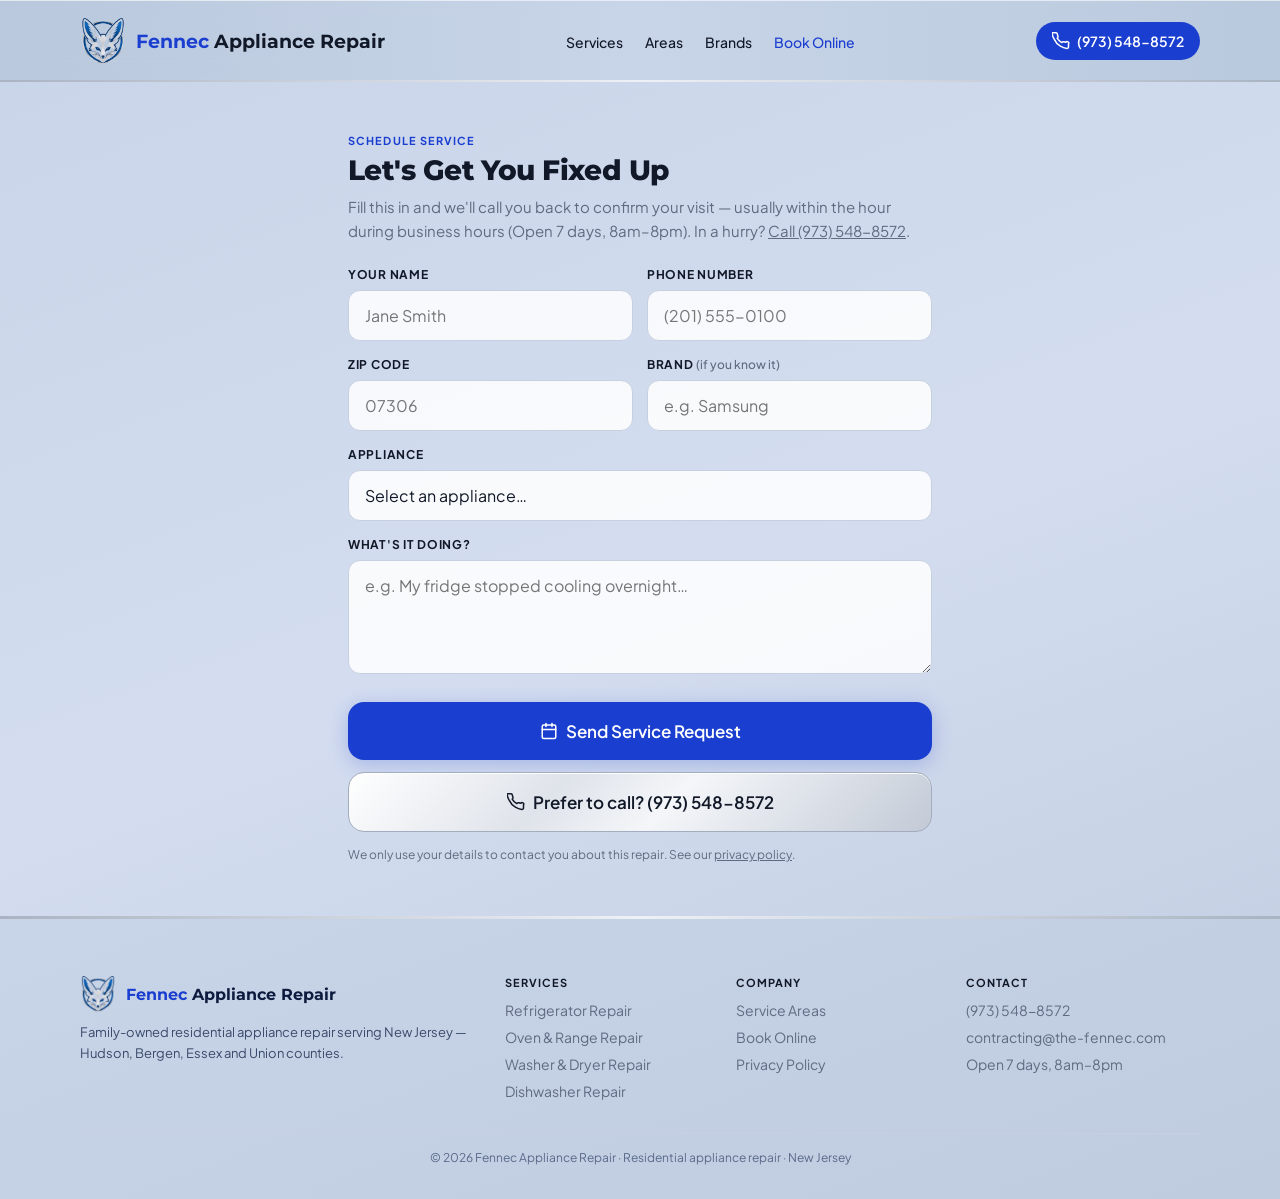
==== commit ce782a26: "Professional fonts: Montserrat headlines, Plus Jakarta Sans text Co-Authored-By: Claude Opus 5.5 <no" ====
--- a/book/index.html
+++ b/book/index.html
@@ -17,7 +17,7 @@
 <link rel="apple-touch-icon" href="/assets/apple-touch-icon.png">
 <link rel="preconnect" href="https://fonts.googleapis.com">
 <link rel="preconnect" href="https://fonts.gstatic.com" crossorigin>
-<link href="https://fonts.googleapis.com/css2?family=Syne:wght@600;700;800&family=DM+Sans:wght@400;500;600;700&display=swap" rel="stylesheet">
+<link href="https://fonts.googleapis.com/css2?family=Montserrat:wght@600;700;800&family=Plus+Jakarta+Sans:wght@400;500;600;700&display=swap" rel="stylesheet">
 <link rel="stylesheet" href="/assets/styles.css">
 <script type="application/ld+json">{"@context": "https://schema.org", "@type": "HomeAndConstructionBusiness", "@id": "https://the-fennec.com/#business", "name": "Fennec Appliance Repair", "url": "https://the-fennec.com/", "logo": "https://the-fennec.com/assets/logo-512.png", "image": "https://the-fennec.com/assets/logo-512.png", "telephone": "+19735488572", "email": "contracting@the-fennec.com", "description": "Residential appliance repair in New Jersey. Refrigerators, washers, dryers, ovens, ranges and dishwashers. All major brands.", "areaServed": [{"@type": "AdministrativeArea", "name": "Hudson County, NJ"}, {"@type": "AdministrativeArea", "name": "Bergen County, NJ"}, {"@type": "AdministrativeArea", "name": "Essex County, NJ"}, {"@type": "AdministrativeArea", "name": "Union County, NJ"}, {"@type": "AdministrativeArea", "name": "Morris County, NJ"}], "openingHoursSpecification": [{"@type": "OpeningHoursSpecification", "dayOfWeek": ["Monday", "Tuesday", "Wednesday", "Thursday", "Friday", "Saturday", "Sunday"], "opens": "08:00", "closes": "20:00"}], "knowsAbout": ["Refrigerator Repair", "Oven & Range Repair", "Washer & Dryer Repair", "Dishwasher Repair"]}</script>
 </head>
--- a/assets/styles.css
+++ b/assets/styles.css
@@ -11,7 +11,7 @@
 * { margin: 0; padding: 0; box-sizing: border-box; }
 html { scroll-behavior: smooth; }
 body {
-  font-family: 'DM Sans', system-ui, -apple-system, sans-serif;
+  font-family: 'Plus Jakarta Sans', 'Segoe UI', system-ui, -apple-system, sans-serif;
   background: linear-gradient(160deg, #c8d4e8 0%, #d4ddf0 50%, #bfcbdf 100%);
   color: var(--dark);
   overflow-x: hidden;
@@ -19,7 +19,7 @@
 }
 a { color: inherit; }
 img { max-width: 100%; }
-h1, h2, h3, .brand-font { font-family: 'Syne', system-ui, sans-serif; }
+h1, h2, h3, .brand-font { font-family: 'Plus Jakarta Sans', 'Segoe UI', system-ui, sans-serif; }
 
 /* ---------- Nav ---------- */
 .site-nav {
@@ -32,7 +32,7 @@
 }
 .nav-logo { display: flex; align-items: center; gap: 10px; text-decoration: none; min-width: 0; }
 .nav-logo img { width: 40px; height: 40px; object-fit: contain; flex-shrink: 0; }
-.nav-logo-text { font-family: 'Syne', sans-serif; font-size: 16px; font-weight: 700; color: var(--dark); white-space: nowrap; overflow: hidden; text-overflow: ellipsis; }
+.nav-logo-text { font-family: 'Plus Jakarta Sans', 'Segoe UI', sans-serif; font-size: 16px; font-weight: 700; color: var(--dark); white-space: nowrap; overflow: hidden; text-overflow: ellipsis; }
 .nav-logo-text span { color: var(--blue); }
 @media (max-width: 420px) { .nav-logo img { width: 34px; height: 34px; } .nav-logo-text { font-size: 14px; } .nav-call { padding: 9px 13px; font-size: 13px; } }
 .nav-links { display: none; list-style: none; gap: 22px; }
@@ -51,7 +51,7 @@
 .btn-primary, .btn-secondary {
   display: flex; align-items: center; justify-content: center; gap: 8px;
   width: 100%; border-radius: 16px; padding: 18px 24px;
-  font-family: 'DM Sans', sans-serif; font-size: 17px; font-weight: 600;
+  font-family: 'Plus Jakarta Sans', 'Segoe UI', sans-serif; font-size: 17px; font-weight: 600;
   cursor: pointer; text-decoration: none; transition: background 0.2s, transform 0.15s;
 }
 .btn-primary { background: var(--blue); color: #fff; border: none; box-shadow: 0 4px 20px rgba(26,62,207,0.25); }
@@ -160,7 +160,7 @@
 .form-group { margin-bottom: 16px; }
 .form-label { font-size: 12px; font-weight: 700; letter-spacing: 0.06em; text-transform: uppercase; display: block; margin-bottom: 8px; }
 .form-label .opt { font-weight: 500; text-transform: none; letter-spacing: 0; color: var(--gray); }
-.form-input { width: 100%; border: 1.5px solid var(--line); border-radius: 12px; padding: 14px 16px; font-family: 'DM Sans', sans-serif; font-size: 16px; color: var(--dark); outline: none; background: rgba(255,255,255,0.85); transition: border-color 0.2s; }
+.form-input { width: 100%; border: 1.5px solid var(--line); border-radius: 12px; padding: 14px 16px; font-family: 'Plus Jakarta Sans', 'Segoe UI', sans-serif; font-size: 16px; color: var(--dark); outline: none; background: rgba(255,255,255,0.85); transition: border-color 0.2s; }
 .form-input:focus { border-color: var(--blue); }
 select.form-input { appearance: none; }
 textarea.form-input { resize: vertical; min-height: 110px; }
@@ -181,7 +181,7 @@
 footer { background: linear-gradient(160deg, #c8d4e8 0%, #bfcbdf 100%); border-top: 2px solid var(--line); padding: 30px 20px 22px; }
 .footer-logo { display: flex; align-items: center; gap: 10px; margin-bottom: 10px; text-decoration: none; }
 .footer-logo img { width: 36px; height: 36px; }
-.footer-logo-name { font-family: 'Syne', sans-serif; font-size: 16px; font-weight: 700; color: var(--navy); }
+.footer-logo-name { font-family: 'Plus Jakarta Sans', 'Segoe UI', sans-serif; font-size: 16px; font-weight: 700; color: var(--navy); }
 .footer-logo-name span { color: var(--blue); }
 .footer-tagline { font-size: 13px; color: #3a4a6a; line-height: 1.6; margin-bottom: 22px; }
 .footer-section { margin-bottom: 22px; }
@@ -277,3 +277,13 @@
 .call-bar .cb-book { background: var(--silver); color: var(--dark); border-color: #a3adbd; }
 footer { border-top: 0; position: relative; }
 footer::before { content: ""; position: absolute; left: 0; right: 0; top: 0; height: 3px; background: var(--silver-line); }
+
+/* ===== Headline font ===== */
+h1, h2, h3, .section-title, .nav-logo-text, .footer-logo-name, .detail-nav-title {
+  font-family: 'Montserrat', 'Segoe UI', 'Helvetica Neue', Arial, sans-serif;
+  letter-spacing: -0.01em;
+}
+.hero h1 { font-weight: 800; letter-spacing: -0.02em; }
+.section-title, .cta-block h2 { font-weight: 700; }
+.service-body h3, .trust-card h3, .problem-card h3, .area-card h3, .steps h3 { font-weight: 700; letter-spacing: 0; }
+.nav-logo-text, .footer-logo-name { font-weight: 700; letter-spacing: 0; }
